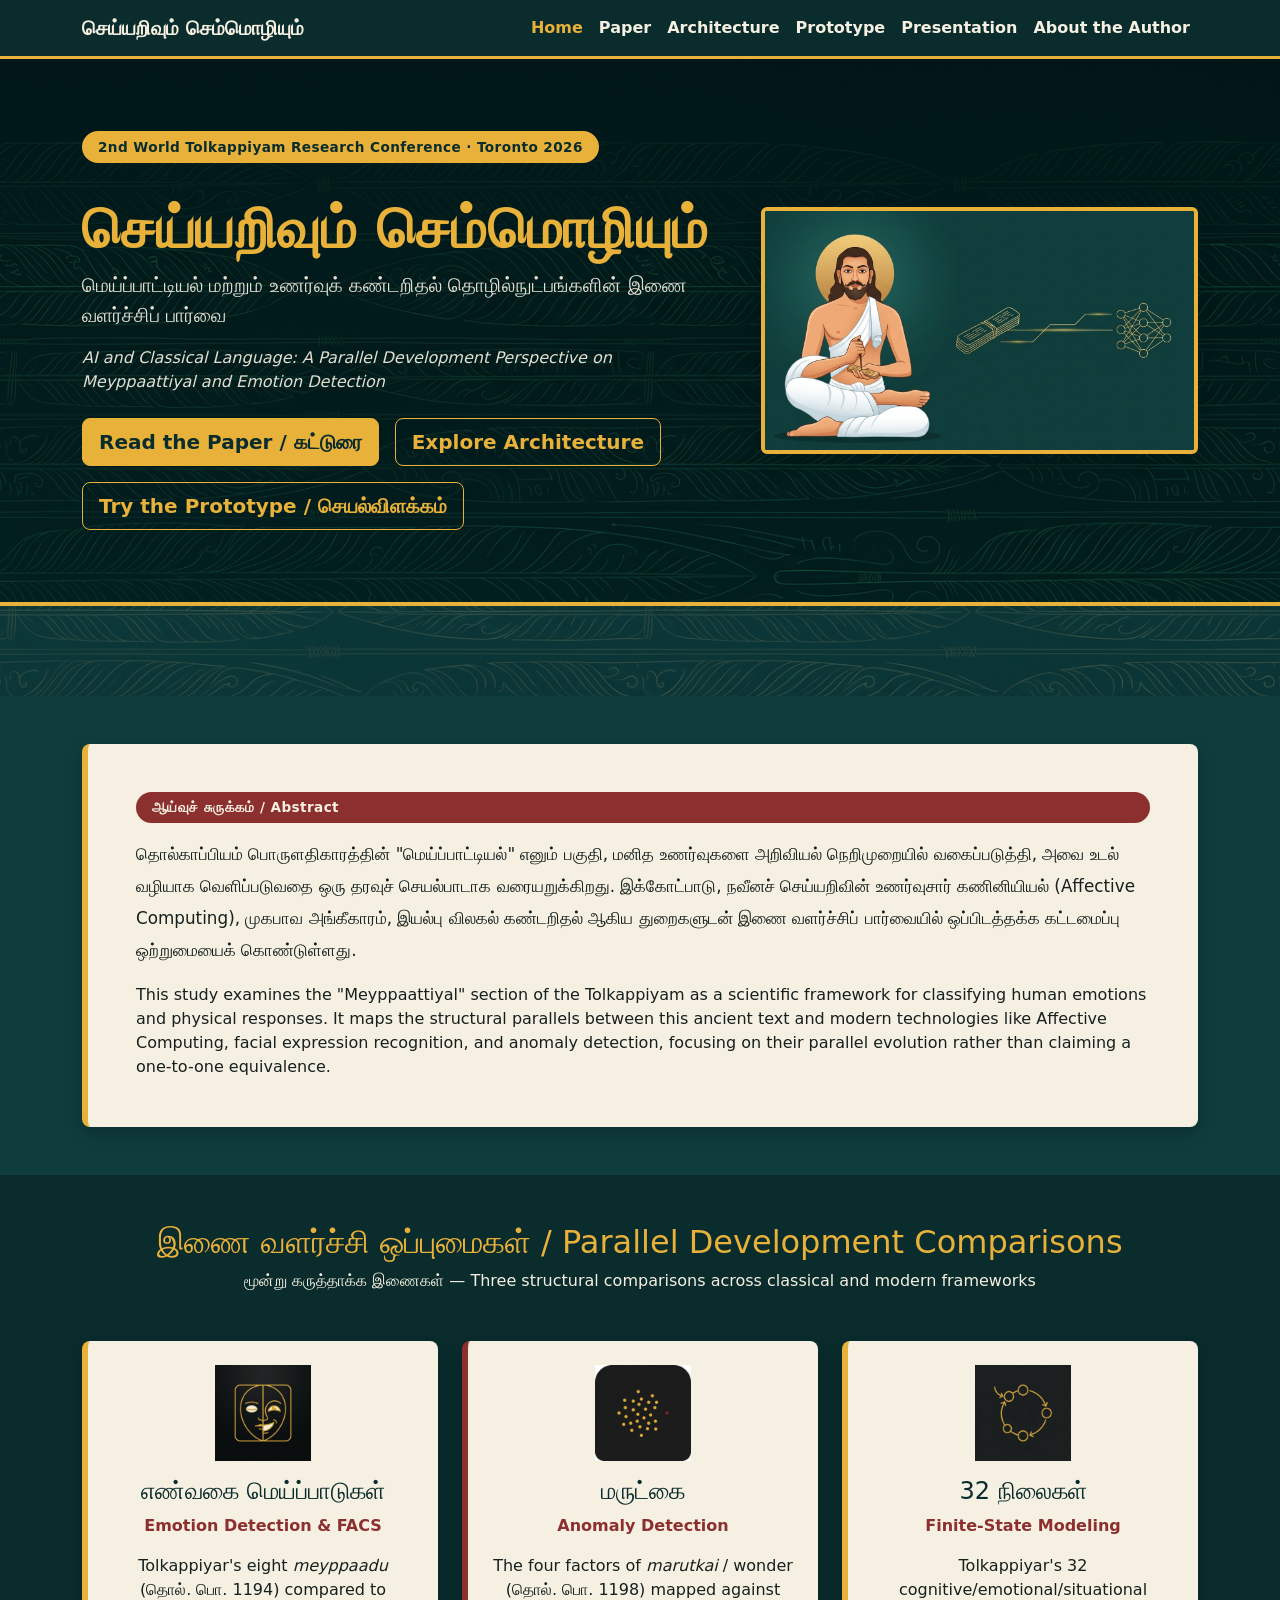
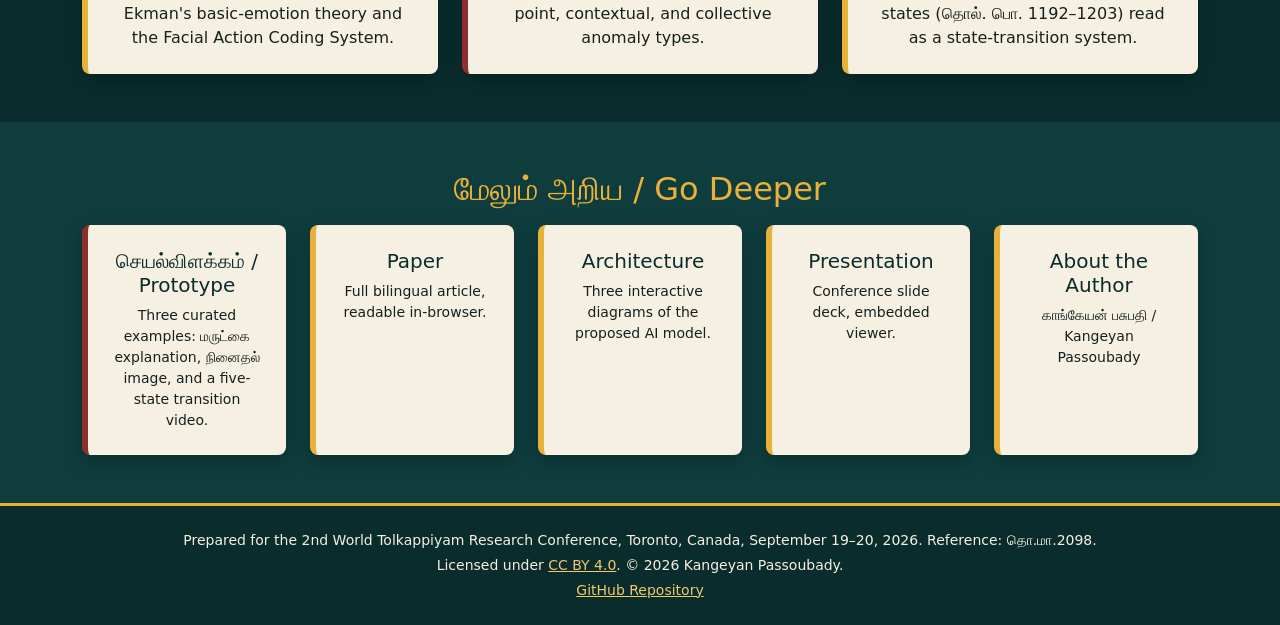
==== docs/index.html @ 5ca55577 "updated seo changes" ====
<!DOCTYPE html>
<html lang="ta">
<head>
<meta charset="UTF-8">
<meta name="viewport" content="width=device-width, initial-scale=1.0">
<title>செய்யறிவும் செம்மொழியும் | Tolkappiyam Meyppaattiyal &amp; AI</title>
<meta name="description" content="தொல்காப்பிய மெய்ப்பாட்டியலையும் நவீன உணர்வுக் கண்டறிதல் தொழில்நுட்பங்களையும் இணை வளர்ச்சி நெறிமுறையில் ஆராயும் ஆய்வுக் கட்டுரையின் இணையதளம்.">
<link rel="canonical" href="https://kpassoubady.github.io/tholkappium-meyppaattiyal/">

<!-- Open Graph / Facebook -->
<meta property="og:type" content="website">
<meta property="og:url" content="https://kpassoubady.github.io/tholkappium-meyppaattiyal/">
<meta property="og:title" content="செய்யறிவும் செம்மொழியும் — Tolkappiyam Meyppaattiyal &amp; AI">
<meta property="og:description" content="A Tamil research paper comparing the Tolkappiyam's Meyppaattiyal with modern emotion-detection AI through parallel development.">
<meta property="og:image" content="https://kpassoubady.github.io/tholkappium-meyppaattiyal/assets/img/hero-og.jpg">
<meta property="og:site_name" content="Tolkappiyam Meyppaattiyal &amp; AI">
<meta property="og:locale" content="ta_IN">

<!-- Twitter -->
<meta name="twitter:card" content="summary_large_image">
<meta name="twitter:url" content="https://kpassoubady.github.io/tholkappium-meyppaattiyal/">
<meta name="twitter:title" content="செய்யறிவும் செம்மொழியும் — Tolkappiyam Meyppaattiyal &amp; AI">
<meta name="twitter:description" content="A Tamil research paper comparing the Tolkappiyam's Meyppaattiyal with modern emotion-detection AI through parallel development.">
<meta name="twitter:image" content="https://kpassoubady.github.io/tholkappium-meyppaattiyal/assets/img/hero-og.jpg">

<!-- Structured Data -->
<script type="application/ld+json">
{
  "@context": "https://schema.org",
  "@graph": [
    {
      "@type": "WebSite",
      "url": "https://kpassoubady.github.io/tholkappium-meyppaattiyal/",
      "name": "Tolkappiyam Meyppaattiyal & AI",
      "description": "A Tamil research paper comparing the Tolkappiyam's Meyppaattiyal with modern emotion-detection AI.",
      "inLanguage": ["ta", "en"],
      "author": {
        "@id": "https://kpassoubady.github.io/tholkappium-meyppaattiyal/#person"
      }
    },
    {
      "@type": "Person",
      "@id": "https://kpassoubady.github.io/tholkappium-meyppaattiyal/#person",
      "name": "Kangeyan Passoubady",
      "url": "https://kpassoubady.github.io/tholkappium-meyppaattiyal/about.html"
    },
    {
      "@type": "ScholarlyArticle",
      "headline": "செய்யறிவும் செம்மொழியும் — Tolkappiyam Meyppaattiyal & AI",
      "author": {
        "@id": "https://kpassoubady.github.io/tholkappium-meyppaattiyal/#person"
      },
      "datePublished": "2026-09-19",
      "description": "This study examines the Meyppaattiyal section of the Tolkappiyam as a scientific framework for classifying human emotions and physical responses, comparing it with modern Affective Computing.",
      "url": "https://kpassoubady.github.io/tholkappium-meyppaattiyal/paper.html",
      "license": "https://creativecommons.org/licenses/by/4.0/",
      "publisher": {
        "@type": "Organization",
        "name": "2nd World Tolkappiyam Research Conference, Toronto 2026"
      }
    }
  ]
}
</script>

<link rel="icon" type="image/png" href="assets/img/favicon.png">
<link href="https://cdn.jsdelivr.net/npm/bootstrap@5.3.3/dist/css/bootstrap.min.css" rel="stylesheet">
<link href="assets/css/theme.css" rel="stylesheet">
</head>
<body>

<nav class="navbar navbar-expand-lg navbar-dark site-nav sticky-top">
  <div class="container">
    <a class="navbar-brand" href="index.html">செய்யறிவும் செம்மொழியும்</a>
    <button class="navbar-toggler" type="button" data-bs-toggle="collapse" data-bs-target="#navMain" aria-controls="navMain" aria-expanded="false" aria-label="Toggle navigation" style="border-color:var(--gold)">
      <span class="navbar-toggler-icon"></span>
    </button>
    <div class="collapse navbar-collapse" id="navMain">
      <ul class="navbar-nav ms-auto">
        <li class="nav-item"><a class="nav-link active" href="index.html">Home</a></li>
        <li class="nav-item"><a class="nav-link" href="paper.html">Paper</a></li>
        <li class="nav-item"><a class="nav-link" href="architecture.html">Architecture</a></li>
        <li class="nav-item"><a class="nav-link" href="prototype.html">Prototype</a></li>
        <li class="nav-item"><a class="nav-link" href="presentation.html">Presentation</a></li>
        <li class="nav-item"><a class="nav-link" href="about.html">About the Author</a></li>
      </ul>
    </div>
  </div>
</nav>

<header class="hero py-5">
  <div class="container py-4">
    <div class="row align-items-center g-5">
      <div class="col-lg-7">
        <span class="pill-badge mb-3">2nd World Tolkappiyam Research Conference · Toronto 2026</span>
        <h1 class="display-4 mt-3">செய்யறிவும் செம்மொழியும்</h1>
        <p class="subtitle fs-5">மெய்ப்பாட்டியல் மற்றும் உணர்வுக் கண்டறிதல் தொழில்நுட்பங்களின் இணை வளர்ச்சிப் பார்வை</p>
        <p class="subtitle fs-6 fst-italic">AI and Classical Language: A Parallel Development Perspective on Meyppaattiyal and Emotion Detection</p>
        <div class="mt-4 d-flex gap-3 flex-wrap">
          <a href="paper.html" class="btn btn-gold btn-lg">Read the Paper / கட்டுரை</a>
          <a href="architecture.html" class="btn btn-outline-gold btn-lg">Explore Architecture</a>
          <a href="prototype.html" class="btn btn-outline-gold btn-lg">Try the Prototype / செயல்விளக்கம்</a>
        </div>
      </div>
      <div class="col-lg-5 text-center">
        <img src="assets/img/hero-tholkappier.jpg" class="img-fluid rounded shadow" alt="Tamil grammarian sage illustration bridging classical manuscript and modern AI" style="border:4px solid var(--gold);">
      </div>
    </div>
  </div>
</header>

<div class="section-divider"></div>

<section class="py-5" style="background-color:var(--pine);">
  <div class="container">
    <div class="card card-accent p-4 p-lg-5">
      <span class="pill-badge maroon mb-3">ஆய்வுச் சுருக்கம் / Abstract</span>
      <p class="tamil-block">தொல்காப்பியம் பொருளதிகாரத்தின் "மெய்ப்பாட்டியல்" எனும் பகுதி, மனித உணர்வுகளை அறிவியல் நெறிமுறையில் வகைப்படுத்தி, அவை உடல் வழியாக வெளிப்படுவதை ஒரு தரவுச் செயல்பாடாக வரையறுக்கிறது. இக்கோட்பாடு, நவீனச் செய்யறிவின் உணர்வுசார் கணினியியல் (Affective Computing), முகபாவ அங்கீகாரம், இயல்பு விலகல் கண்டறிதல் ஆகிய துறைகளுடன் இணை வளர்ச்சிப் பார்வையில் ஒப்பிடத்தக்க கட்டமைப்பு ஒற்றுமையைக் கொண்டுள்ளது.</p>
      <p class="mb-0">This study examines the "Meyppaattiyal" section of the Tolkappiyam as a scientific framework for classifying human emotions and physical responses. It maps the structural parallels between this ancient text and modern technologies like Affective Computing, facial expression recognition, and anomaly detection, focusing on their parallel evolution rather than claiming a one-to-one equivalence.</p>
    </div>
  </div>
</section>

<section class="py-5 section-dark">
  <div class="container">
    <h2 class="text-center mb-2" style="color:var(--gold)">இணை வளர்ச்சி ஒப்புமைகள் / Parallel Development Comparisons</h2>
    <p class="text-center subtitle mb-5">மூன்று கருத்தாக்க இணைகள் — Three structural comparisons across classical and modern frameworks</p>
    <div class="row g-4">

      <div class="col-md-4">
        <div class="card card-accent h-100 p-4 text-center">
          <img src="assets/img/icon-emotions.png" alt="Emotion detection icon" class="mx-auto mb-3" style="width:96px;height:96px;">
          <h4>எண்வகை மெய்ப்பாடுகள்</h4>
          <p class="fw-semibold" style="color:var(--maroon);">Emotion Detection &amp; FACS</p>
          <p class="mb-0">Tolkappiyar's eight <em>meyppaadu</em> (தொல். பொ. 1194) compared to Ekman's basic-emotion theory and the Facial Action Coding System.</p>
        </div>
      </div>

      <div class="col-md-4">
        <div class="card card-accent maroon-accent h-100 p-4 text-center">
          <img src="assets/img/icon-anomaly.png" alt="Anomaly detection icon" class="mx-auto mb-3" style="width:96px;height:96px;">
          <h4>மருட்கை</h4>
          <p class="fw-semibold" style="color:var(--maroon);">Anomaly Detection</p>
          <p class="mb-0">The four factors of <em>marutkai</em> / wonder (தொல். பொ. 1198) mapped against point, contextual, and collective anomaly types.</p>
        </div>
      </div>

      <div class="col-md-4">
        <div class="card card-accent h-100 p-4 text-center">
          <img src="assets/img/icon-fsm.png" alt="Finite state machine icon" class="mx-auto mb-3" style="width:96px;height:96px;">
          <h4>32 நிலைகள்</h4>
          <p class="fw-semibold" style="color:var(--maroon);">Finite-State Modeling</p>
          <p class="mb-0">Tolkappiyar's 32 cognitive/emotional/situational states (தொல். பொ. 1192–1203) read as a state-transition system.</p>
        </div>
      </div>

    </div>
  </div>
</section>

<section class="py-5" style="background-color:var(--pine);">
  <div class="container text-center">
    <h2 class="mb-3" style="color:var(--gold);">மேலும் அறிய / Go Deeper</h2>
    <div class="row g-4 justify-content-center">
      <div class="col-md-6 col-lg">
        <a href="prototype.html" class="text-decoration-none">
          <div class="card card-accent maroon-accent h-100 p-4">
            <h5>செயல்விளக்கம் / Prototype</h5>
            <p class="mb-0 small">Three curated examples: மருட்கை explanation, நினைதல் image, and a five-state transition video.</p>
          </div>
        </a>
      </div>
      <div class="col-md-6 col-lg">
        <a href="paper.html" class="text-decoration-none">
          <div class="card card-accent h-100 p-4">
            <h5>Paper</h5>
            <p class="mb-0 small">Full bilingual article, readable in-browser.</p>
          </div>
        </a>
      </div>
      <div class="col-md-6 col-lg">
        <a href="architecture.html" class="text-decoration-none">
          <div class="card card-accent h-100 p-4">
            <h5>Architecture</h5>
            <p class="mb-0 small">Three interactive diagrams of the proposed AI model.</p>
          </div>
        </a>
      </div>
      <div class="col-md-6 col-lg">
        <a href="presentation.html" class="text-decoration-none">
          <div class="card card-accent h-100 p-4">
            <h5>Presentation</h5>
            <p class="mb-0 small">Conference slide deck, embedded viewer.</p>
          </div>
        </a>
      </div>
      <div class="col-md-6 col-lg">
        <a href="about.html" class="text-decoration-none">
          <div class="card card-accent h-100 p-4">
            <h5>About the Author</h5>
            <p class="mb-0 small">காங்கேயன் பசுபதி / Kangeyan Passoubady</p>
          </div>
        </a>
      </div>
    </div>
  </div>
</section>

<footer class="site-footer py-4">
  <div class="container text-center small">
    <p class="mb-1">Prepared for the 2nd World Tolkappiyam Research Conference, Toronto, Canada, September 19–20, 2026. Reference: தொ.மா.2098.</p>
    <p class="mb-1">Licensed under <a href="https://creativecommons.org/licenses/by/4.0/" target="_blank" rel="noopener">CC BY 4.0</a>. © 2026 Kangeyan Passoubady.</p>
    <p class="mb-0"><a href="https://github.com/kpassoubady/tholkappium-meyppaattiyal" target="_blank" rel="noopener">GitHub Repository</a></p>
  </div>
</footer>

<script src="https://cdn.jsdelivr.net/npm/bootstrap@5.3.3/dist/js/bootstrap.bundle.min.js"></script>
</body>
</html>
---- docs/assets/css/theme.css ----
:root {
  --pine: #0f3d3e;
  --pine-deep: #0a2c2d;
  --cream: #f5f0e1;
  --gold: #e8b13a;
  --gold-soft: #f0c96a;
  --maroon: #8c2f2f;
  --ink: #16201f;
}

body {
  background-color: var(--pine);
  color: var(--cream);
  font-family: "Noto Sans Tamil", "Segoe UI", system-ui, sans-serif;
}

a {
  color: var(--gold-soft);
}
a:hover {
  color: var(--gold);
}

.site-nav {
  background-color: var(--pine-deep);
  border-bottom: 3px solid var(--gold);
}
.site-nav .navbar-brand,
.site-nav .nav-link {
  color: var(--cream) !important;
  font-weight: 600;
}
.site-nav .nav-link.active,
.site-nav .nav-link:hover {
  color: var(--gold) !important;
}

.hero {
  background: linear-gradient(180deg, var(--pine-deep) 0%, var(--pine) 100%);
  background-image: url("../img/texture-olai.png"), linear-gradient(180deg, var(--pine-deep) 0%, var(--pine) 100%);
  background-repeat: no-repeat;
  background-size: cover;
  background-blend-mode: soft-light;
  border-bottom: 4px solid var(--gold);
}

.hero h1 {
  color: var(--gold);
  font-weight: 800;
  letter-spacing: 0.01em;
}
.hero .subtitle {
  color: var(--cream);
  opacity: 0.92;
}

.pill-badge {
  display: inline-block;
  padding: 0.35rem 1rem;
  border-radius: 999px;
  background-color: var(--gold);
  color: var(--pine-deep);
  font-weight: 700;
  font-size: 0.85rem;
  letter-spacing: 0.03em;
}
.pill-badge.maroon {
  background-color: var(--maroon);
  color: var(--cream);
}

.card-accent {
  background-color: var(--cream);
  color: var(--ink);
  border: none;
  border-left: 6px solid var(--gold);
  border-radius: 0.5rem;
  box-shadow: 0 6px 18px rgba(0, 0, 0, 0.25);
}
.card-accent.maroon-accent {
  border-left-color: var(--maroon);
}
.card-accent h3,
.card-accent h4,
.card-accent h5 {
  color: var(--pine-deep);
}

.section-divider {
  height: 90px;
  background-image: url("../img/texture-olai.png");
  background-size: cover;
  background-position: center;
  opacity: 0.35;
}

.section-dark {
  background-color: var(--pine-deep);
}

.btn-gold {
  background-color: var(--gold);
  border-color: var(--gold);
  color: var(--pine-deep);
  font-weight: 700;
}
.btn-gold:hover {
  background-color: var(--gold-soft);
  border-color: var(--gold-soft);
  color: var(--pine-deep);
}
.btn-outline-gold {
  border-color: var(--gold);
  color: var(--gold);
  font-weight: 700;
}
.btn-outline-gold:hover {
  background-color: var(--gold);
  color: var(--pine-deep);
}

.diagram-card iframe {
  width: 100%;
  height: 480px;
  border: none;
  border-radius: 0.4rem;
  background-color: #0b1f1f;
}
.diagram-thumb {
  width: 100%;
  border-radius: 0.4rem;
  border: 1px solid rgba(232, 177, 58, 0.35);
}

.site-footer {
  background-color: var(--pine-deep);
  border-top: 3px solid var(--gold);
  color: var(--cream);
}
.site-footer a {
  color: var(--gold-soft);
}

.tamil-block {
  font-size: 1.05rem;
  line-height: 1.9;
}

.card-accent .table {
  color: var(--ink);
  --bs-table-bg: transparent;
  --bs-table-striped-bg: rgba(15, 61, 62, 0.05);
  --bs-table-hover-bg: rgba(232, 177, 58, 0.12);
}
.card-accent .table td,
.card-accent .table th {
  border-color: rgba(15, 61, 62, 0.2);
}

article.paper h1,
article.paper h2,
article.paper h3,
article.paper h4 {
  color: var(--pine-deep);
}
article.paper table {
  width: 100%;
}
article.paper table th {
  background-color: var(--pine-deep);
  color: var(--cream);
}
article.paper table td,
article.paper table th {
  padding: 0.5rem 0.75rem;
  border: 1px solid rgba(15, 61, 62, 0.2);
}
article.paper blockquote {
  border-left: 4px solid var(--maroon);
  padding-left: 1rem;
  color: #3a3a3a;
  font-style: italic;
}
article.paper img {
  max-width: 100%;
}

.pdf-embed {
  width: 100%;
  height: 85vh;
  border: 2px solid var(--gold);
  border-radius: 0.4rem;
}

.author-photo {
  width: 100%;
  max-width: 260px;
  border-radius: 50%;
  border: 4px solid var(--gold);
  box-shadow: 0 6px 18px rgba(0, 0, 0, 0.35);
}

.quote-block {
  border-left: 4px solid var(--gold);
  padding-left: 1.25rem;
  font-style: italic;
  color: var(--cream);
}

:focus-visible {
  outline: 3px solid var(--gold);
  outline-offset: 3px;
  border-radius: 0.25rem;
}

.prototype-disclosure-banner {
  background-color: var(--pine-deep);
  padding: 1.5rem 0;
  border-bottom: 1px solid rgba(232, 177, 58, 0.25);
}
.disclosure-card {
  background-color: var(--cream);
  color: var(--ink);
  border-left: 6px solid var(--maroon);
  border-radius: 0.5rem;
  padding: 1.25rem 1.5rem;
  box-shadow: 0 6px 18px rgba(0, 0, 0, 0.25);
}
.disclosure-title {
  color: var(--maroon);
  font-weight: 700;
  margin-bottom: 0.5rem;
}
.disclosure-tamil,
.disclosure-english {
  margin-bottom: 0.5rem;
}
.disclosure-english {
  font-style: italic;
  color: #3a3a3a;
}

.prototype-shell {
  display: grid;
  grid-template-columns: 65fr 35fr;
  gap: 1.5rem;
  align-items: start;
}
.prototype-column {
  min-width: 0;
}
@media (max-width: 991.98px) {
  .prototype-shell {
    grid-template-columns: 1fr;
  }
}

.btn-prompt {
  background-color: var(--cream);
  color: var(--pine-deep);
  border: 2px solid var(--gold);
  font-weight: 700;
  text-align: left;
  padding: 0.85rem 1.1rem;
  border-radius: 0.4rem;
  transition: background-color 0.15s ease, color 0.15s ease, border-color 0.15s ease;
  scroll-margin-top: 5rem;
}
.scenario-prompt {
  scroll-margin-top: 5rem;
}
#workflow-status {
  scroll-margin-top: 5rem;
}
.btn-prompt:hover {
  background-color: var(--gold);
  color: var(--pine-deep);
  border-color: var(--gold);
}
.btn-prompt:focus-visible {
  outline: 3px solid var(--maroon);
  outline-offset: 3px;
}

.conversation {
  display: flex;
  flex-direction: column;
  gap: 0.75rem;
  margin-top: 0.5rem;
}
.bubble {
  border-radius: 0.6rem;
  padding: 0.75rem 1rem;
  max-width: 100%;
}
.bubble-label {
  display: block;
  font-size: 0.75rem;
  font-weight: 700;
  letter-spacing: 0.04em;
  text-transform: uppercase;
  margin-bottom: 0.25rem;
}
.bubble-user {
  background-color: var(--maroon);
  color: var(--cream);
  border-bottom-right-radius: 0.2rem;
  align-self: flex-end;
}
.bubble-user .bubble-label {
  color: var(--gold-soft);
}
.bubble-assistant {
  background-color: var(--cream);
  color: var(--ink);
  border: 2px solid var(--gold);
  border-bottom-left-radius: 0.2rem;
  align-self: flex-start;
}
.bubble-assistant .bubble-label {
  color: var(--maroon);
}
.disclosure-inline {
  font-size: 0.8rem;
  font-style: italic;
  margin-top: 0.5rem;
  margin-bottom: 0;
  color: #555;
}

.workflow-stage {
  display: none;
}
.workflow-stage.is-visible {
  display: block;
}

.tps-list {
  list-style: none;
  padding: 0;
  margin: 0;
  display: flex;
  flex-direction: column;
  gap: 0.4rem;
}
.tps-row {
  display: flex;
  gap: 0.75rem;
  align-items: baseline;
  padding: 0.4rem 0.6rem;
  background-color: rgba(15, 61, 62, 0.05);
  border-left: 3px solid var(--gold);
  border-radius: 0.25rem;
}
.tps-layer {
  flex: 0 0 9rem;
  font-weight: 700;
  color: var(--pine-deep);
  font-size: 0.85rem;
}
.tps-value {
  flex: 1 1 auto;
  color: var(--ink);
  word-break: break-word;
}

.evidence-list {
  display: flex;
  flex-direction: column;
  gap: 0.75rem;
}
.evidence-card {
  border: 1px solid rgba(15, 61, 62, 0.2);
  border-left: 4px solid var(--maroon);
  border-radius: 0.4rem;
  padding: 0.6rem 0.8rem;
  background-color: rgba(232, 177, 58, 0.06);
}
.evidence-badge {
  display: inline-block;
  font-size: 0.7rem;
  font-weight: 700;
  letter-spacing: 0.03em;
  background-color: var(--pine-deep);
  color: var(--cream);
  padding: 0.15rem 0.5rem;
  border-radius: 999px;
  margin-bottom: 0.35rem;
}
.evidence-label {
  font-size: 1rem;
  font-weight: 700;
  color: var(--pine-deep);
  margin-bottom: 0.2rem;
}
.evidence-detail {
  font-size: 0.9rem;
  color: var(--ink);
  margin: 0;
}

.source-list {
  padding-left: 1.25rem;
  margin: 0;
  display: flex;
  flex-direction: column;
  gap: 0.4rem;
}
.source-row {
  display: flex;
  flex-wrap: wrap;
  gap: 0.5rem;
  align-items: baseline;
}
.source-label {
  font-weight: 700;
  color: var(--pine-deep);
}

.interp-list {
  list-style: none;
  padding: 0;
  margin: 0;
  display: flex;
  flex-direction: column;
  gap: 0.4rem;
}
.interp-row {
  display: flex;
  flex-wrap: wrap;
  gap: 0.5rem;
  align-items: baseline;
  padding: 0.4rem 0.6rem;
  background-color: rgba(15, 61, 62, 0.05);
  border-radius: 0.25rem;
}
.interp-label {
  flex: 0 0 14rem;
  font-weight: 700;
  color: var(--pine-deep);
  font-size: 0.9rem;
}
.interp-value {
  flex: 1 1 auto;
  color: var(--ink);
}

.fsm-region {
  margin-top: 0.25rem;
}
.fsm-trigger {
  display: flex;
  flex-wrap: wrap;
  gap: 0.5rem;
  align-items: baseline;
  background-color: rgba(140, 47, 47, 0.1);
  border-left: 4px solid var(--maroon);
  padding: 0.5rem 0.75rem;
  border-radius: 0.25rem;
  margin-bottom: 0.75rem;
}
.fsm-trigger-label {
  font-weight: 700;
  color: var(--maroon);
}
.fsm-trigger-value {
  color: var(--ink);
}
.fsm-path {
  display: flex;
  flex-wrap: wrap;
  gap: 0.5rem;
  align-items: stretch;
  list-style: none;
  padding: 0;
  margin: 0;
}
.fsm-node {
  display: inline-flex;
  flex-direction: column;
  align-items: flex-start;
  gap: 0.2rem;
  padding: 0.5rem 0.75rem;
  border-radius: 0.4rem;
  border: 2px solid rgba(15, 61, 62, 0.3);
  background-color: rgba(15, 61, 62, 0.05);
  color: var(--ink);
  min-width: 7rem;
}
.fsm-node-label {
  font-weight: 700;
  color: var(--pine-deep);
}
.fsm-node-state {
  font-size: 0.75rem;
  font-weight: 600;
  color: #555;
}
.fsm-node.is-complete {
  border-color: var(--gold);
  background-color: rgba(232, 177, 58, 0.18);
}
.fsm-node.is-active {
  border-color: var(--gold);
  background-color: var(--gold);
  box-shadow: 0 0 0 3px rgba(232, 177, 58, 0.4);
}
.fsm-node.is-active .fsm-node-state {
  color: var(--pine-deep);
}

.media-region {
  min-height: 0;
}
.media-figure {
  margin: 0;
}
.media-16x9 {
  width: 100%;
  aspect-ratio: 16 / 9;
  object-fit: cover;
  border: 2px solid var(--gold);
  border-radius: 0.4rem;
  background-color: #0b1f1f;
}
video.media-16x9 {
  object-fit: contain;
}
.media-caption {
  margin-top: 0.5rem;
  font-size: 0.85rem;
  font-style: italic;
  color: #555;
}
.video-fallback a {
  color: var(--maroon);
  font-weight: 700;
}
.media-transcript {
  margin-top: 0.75rem;
  background-color: rgba(15, 61, 62, 0.05);
  border-left: 4px solid var(--gold);
  padding: 0.5rem 0.75rem;
  border-radius: 0.25rem;
}
.media-transcript summary {
  font-weight: 700;
  color: var(--pine-deep);
  cursor: pointer;
}
.media-transcript p {
  margin: 0.5rem 0 0;
  color: var(--ink);
}

.boundary-tamil,
.boundary-english {
  color: var(--ink);
}
.boundary-english {
  font-style: italic;
}

.what-happened-steps {
  max-width: 720px;
  margin: 0 auto;
  color: var(--cream);
  line-height: 1.8;
}
.what-happened-steps li {
  margin-bottom: 0.6rem;
}
.what-happened-steps a {
  color: var(--gold-soft);
}

@media (prefers-reduced-motion: reduce) {
  .workflow-stage,
  .workflow-stage.is-visible {
    transition: none !important;
    animation: none !important;
  }
  .btn-prompt,
  .fsm-node {
    transition: none !important;
  }
}

.video-collection { display: grid; gap: 1.25rem; }
.video-card { padding: 1rem; border: 1px solid rgba(15, 61, 62, 0.2); border-radius: 0.5rem; background: rgba(15, 61, 62, 0.04); }
.video-title { color: var(--pine-deep); font-size: 1.05rem; font-weight: 700; margin-bottom: 0.75rem; }
.media-boundary { margin-top: 0.9rem; padding: 0.85rem 1rem; border-left: 5px solid var(--maroon); border-radius: 0.35rem; background: rgba(140, 47, 47, 0.08); color: var(--ink); }
.media-boundary h5 { color: var(--maroon); font-weight: 700; margin-bottom: 0.5rem; }
.media-boundary p { margin-bottom: 0.5rem; }
.media-boundary p:last-child { margin-bottom: 0; font-style: italic; }
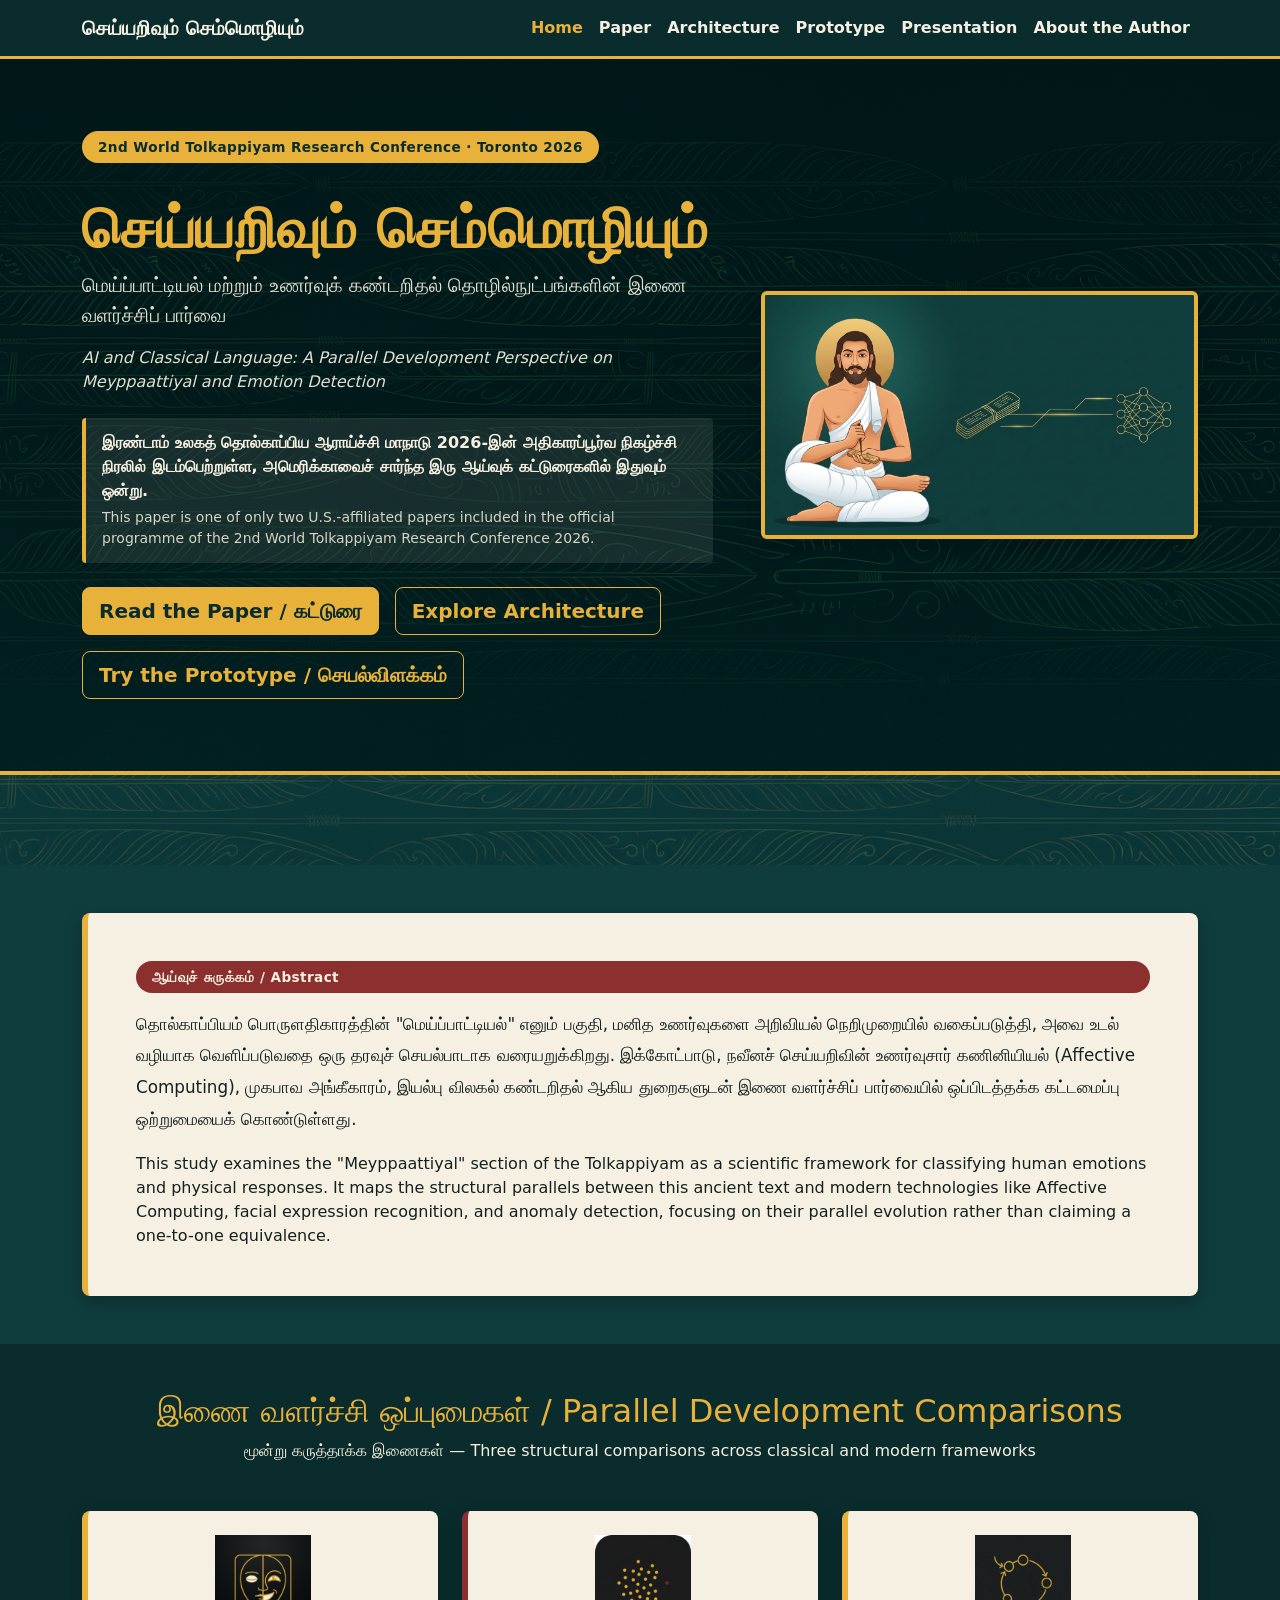
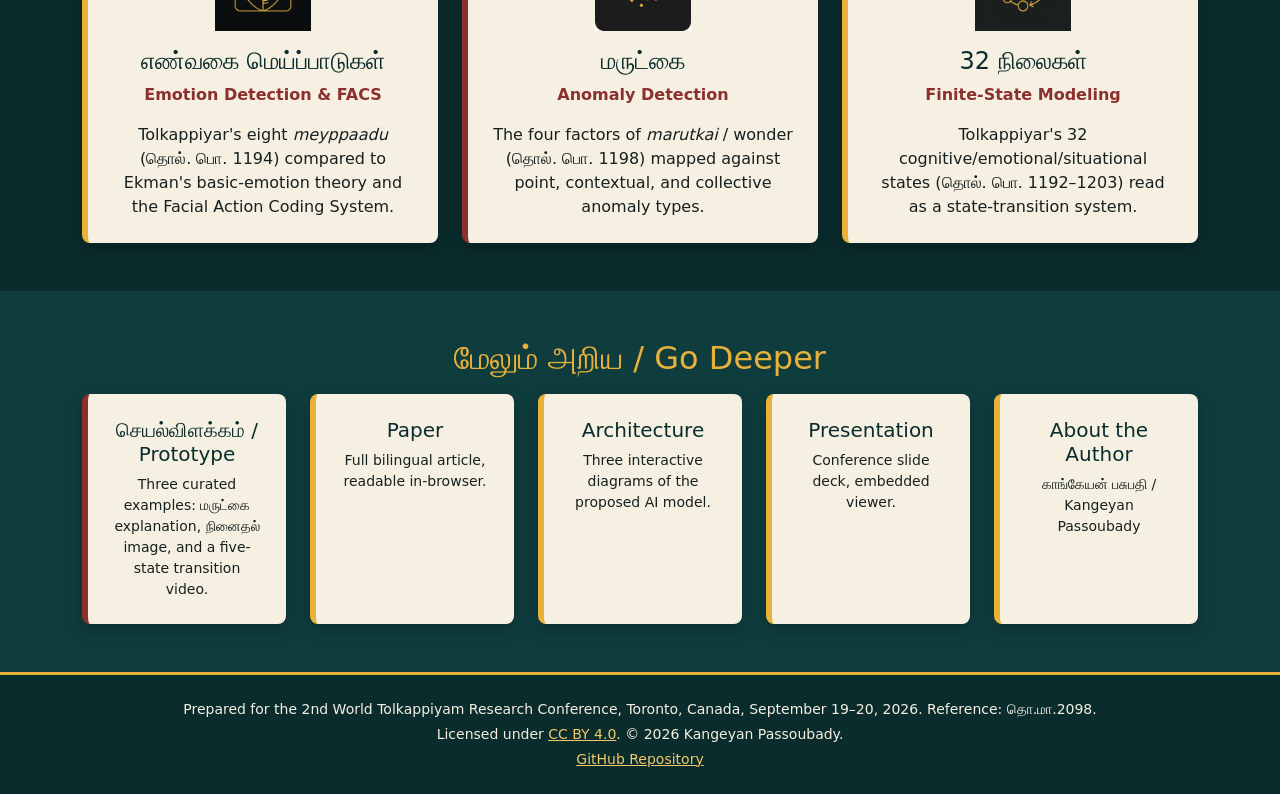
==== commit bcdda7aa: "updated index info" ====
--- a/docs/index.html
+++ b/docs/index.html
@@ -13,6 +13,9 @@
 <meta property="og:title" content="செய்யறிவும் செம்மொழியும் — Tolkappiyam Meyppaattiyal &amp; AI">
 <meta property="og:description" content="A Tamil research paper comparing the Tolkappiyam's Meyppaattiyal with modern emotion-detection AI through parallel development.">
 <meta property="og:image" content="https://kpassoubady.github.io/tholkappium-meyppaattiyal/assets/img/hero-og.jpg">
+<meta property="og:image:width" content="1376">
+<meta property="og:image:height" content="768">
+<meta property="og:image:alt" content="Tolkappiyam Meyppaattiyal and artificial intelligence">
 <meta property="og:site_name" content="Tolkappiyam Meyppaattiyal &amp; AI">
 <meta property="og:locale" content="ta_IN">
 
@@ -22,6 +25,7 @@
 <meta name="twitter:title" content="செய்யறிவும் செம்மொழியும் — Tolkappiyam Meyppaattiyal &amp; AI">
 <meta name="twitter:description" content="A Tamil research paper comparing the Tolkappiyam's Meyppaattiyal with modern emotion-detection AI through parallel development.">
 <meta name="twitter:image" content="https://kpassoubady.github.io/tholkappium-meyppaattiyal/assets/img/hero-og.jpg">
+<meta name="twitter:image:alt" content="Tolkappiyam Meyppaattiyal and artificial intelligence">
 
 <!-- Structured Data -->
 <script type="application/ld+json">
@@ -42,7 +46,11 @@
       "@type": "Person",
       "@id": "https://kpassoubady.github.io/tholkappium-meyppaattiyal/#person",
       "name": "Kangeyan Passoubady",
-      "url": "https://kpassoubady.github.io/tholkappium-meyppaattiyal/about.html"
+      "url": "https://kpassoubady.github.io/tholkappium-meyppaattiyal/about.html",
+      "sameAs": [
+        "https://github.com/kpassoubady",
+        "https://www.linkedin.com/in/kpassoubady/"
+      ]
     },
     {
       "@type": "ScholarlyArticle",
@@ -51,7 +59,14 @@
         "@id": "https://kpassoubady.github.io/tholkappium-meyppaattiyal/#person"
       },
       "datePublished": "2026-09-19",
+      "dateModified": "2026-09-23",
       "description": "This study examines the Meyppaattiyal section of the Tolkappiyam as a scientific framework for classifying human emotions and physical responses, comparing it with modern Affective Computing.",
+      "image": "https://kpassoubady.github.io/tholkappium-meyppaattiyal/assets/img/hero-og.jpg",
+      "inLanguage": ["ta", "en"],
+      "mainEntityOfPage": {
+        "@type": "WebPage",
+        "@id": "https://kpassoubady.github.io/tholkappium-meyppaattiyal/paper.html"
+      },
       "url": "https://kpassoubady.github.io/tholkappium-meyppaattiyal/paper.html",
       "license": "https://creativecommons.org/licenses/by/4.0/",
       "publisher": {
@@ -96,6 +111,10 @@
         <h1 class="display-4 mt-3">செய்யறிவும் செம்மொழியும்</h1>
         <p class="subtitle fs-5">மெய்ப்பாட்டியல் மற்றும் உணர்வுக் கண்டறிதல் தொழில்நுட்பங்களின் இணை வளர்ச்சிப் பார்வை</p>
         <p class="subtitle fs-6 fst-italic">AI and Classical Language: A Parallel Development Perspective on Meyppaattiyal and Emotion Detection</p>
+        <div class="conference-note mt-4" role="note" aria-label="Conference selection distinction">
+          <p class="mb-1 fw-semibold">இரண்டாம் உலகத் தொல்காப்பிய ஆராய்ச்சி மாநாடு 2026-இன் அதிகாரப்பூர்வ நிகழ்ச்சி நிரலில் இடம்பெற்றுள்ள, அமெரிக்காவைச் சார்ந்த இரு ஆய்வுக் கட்டுரைகளில் இதுவும் ஒன்று.</p>
+          <p class="mb-0 small">This paper is one of only two U.S.-affiliated papers included in the official programme of the 2nd World Tolkappiyam Research Conference 2026.</p>
+        </div>
         <div class="mt-4 d-flex gap-3 flex-wrap">
           <a href="paper.html" class="btn btn-gold btn-lg">Read the Paper / கட்டுரை</a>
           <a href="architecture.html" class="btn btn-outline-gold btn-lg">Explore Architecture</a>
--- a/docs/assets/css/theme.css
+++ b/docs/assets/css/theme.css
@@ -52,6 +52,18 @@
 .hero .subtitle {
   color: var(--cream);
   opacity: 0.92;
+}
+
+.conference-note {
+  max-width: 46rem;
+  padding: 0.85rem 1rem;
+  background-color: rgba(245, 240, 225, 0.09);
+  border-left: 4px solid var(--gold);
+  border-radius: 0.25rem;
+  color: var(--cream);
+}
+.conference-note p:last-child {
+  opacity: 0.86;
 }
 
 .pill-badge {
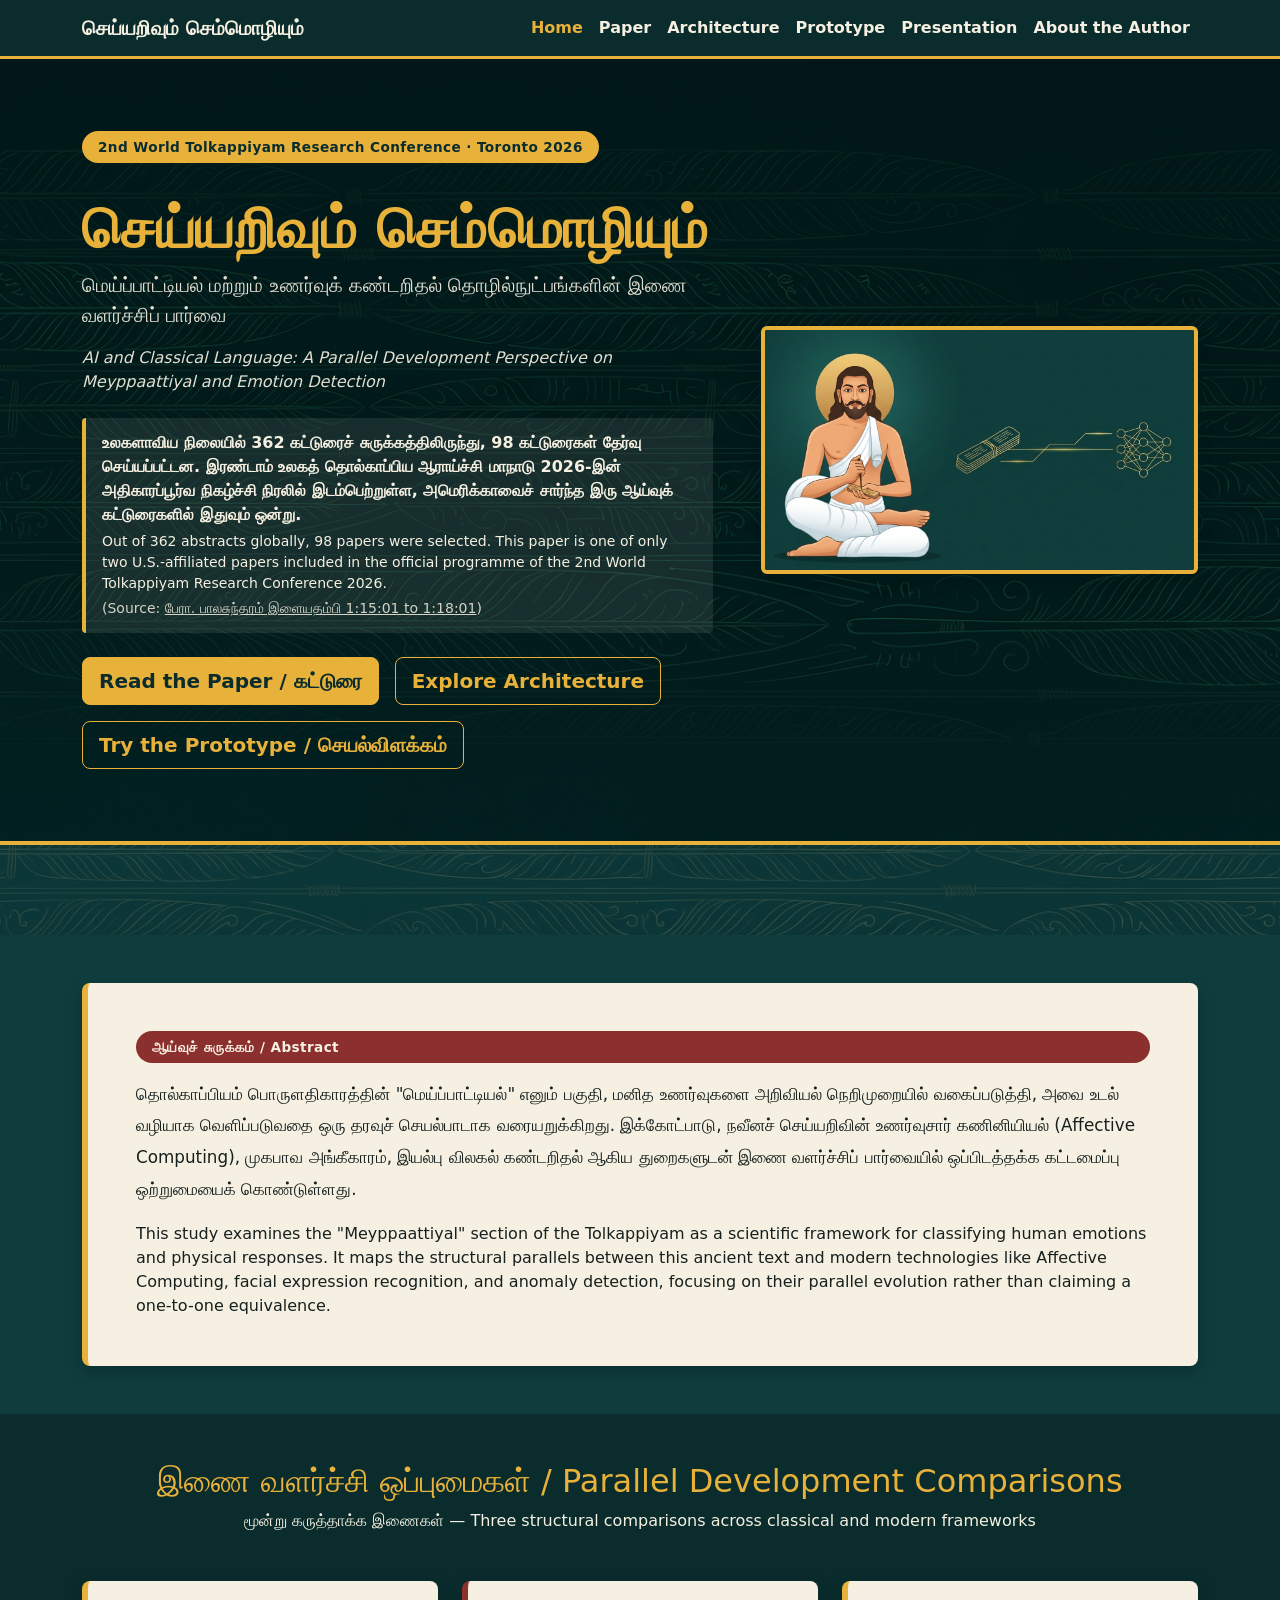
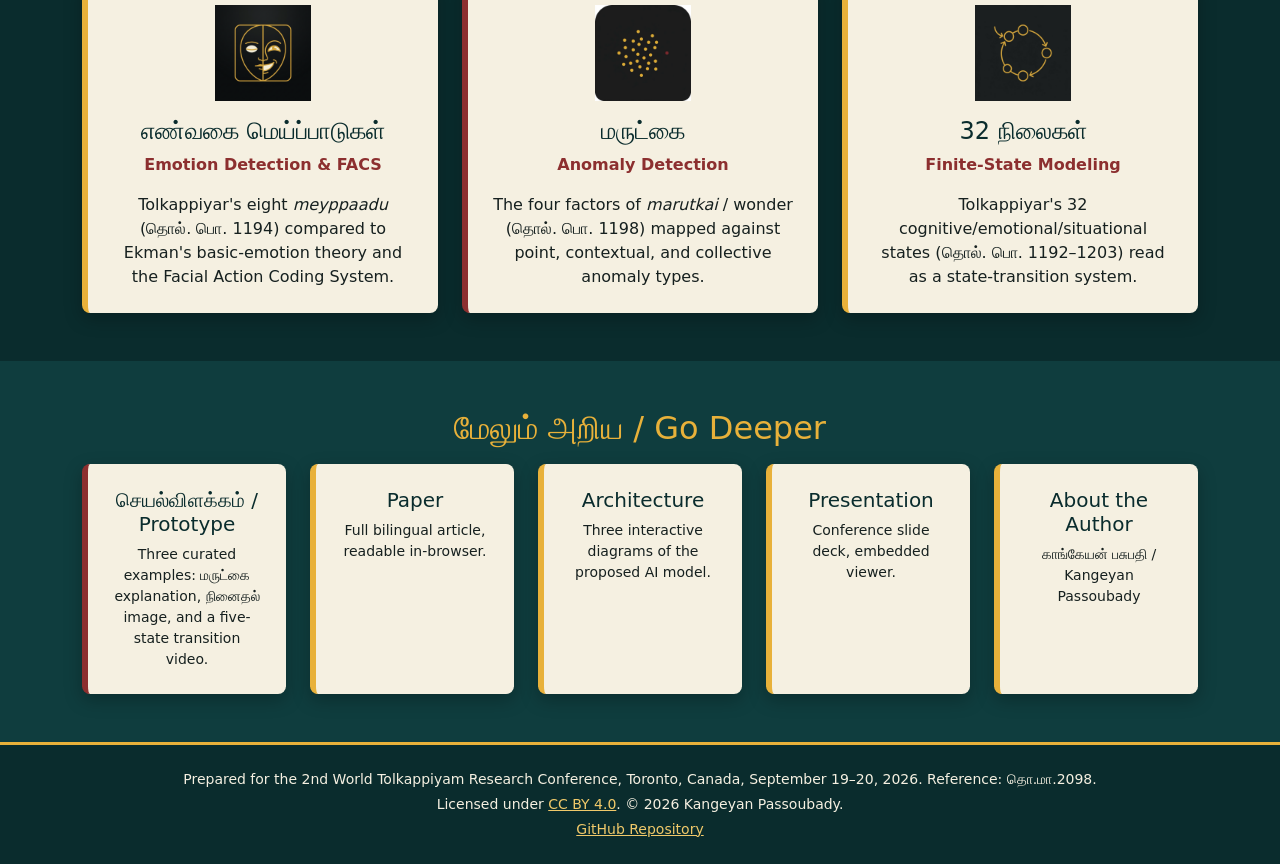
==== commit 8d8fdf83: "updated total number of papers" ====
--- a/docs/index.html
+++ b/docs/index.html
@@ -112,8 +112,9 @@
         <p class="subtitle fs-5">மெய்ப்பாட்டியல் மற்றும் உணர்வுக் கண்டறிதல் தொழில்நுட்பங்களின் இணை வளர்ச்சிப் பார்வை</p>
         <p class="subtitle fs-6 fst-italic">AI and Classical Language: A Parallel Development Perspective on Meyppaattiyal and Emotion Detection</p>
         <div class="conference-note mt-4" role="note" aria-label="Conference selection distinction">
-          <p class="mb-1 fw-semibold">இரண்டாம் உலகத் தொல்காப்பிய ஆராய்ச்சி மாநாடு 2026-இன் அதிகாரப்பூர்வ நிகழ்ச்சி நிரலில் இடம்பெற்றுள்ள, அமெரிக்காவைச் சார்ந்த இரு ஆய்வுக் கட்டுரைகளில் இதுவும் ஒன்று.</p>
-          <p class="mb-0 small">This paper is one of only two U.S.-affiliated papers included in the official programme of the 2nd World Tolkappiyam Research Conference 2026.</p>
+          <p class="mb-1 fw-semibold">உலகளாவிய நிலையில் 362 கட்டுரைச் சுருக்கத்திலிருந்து, 98 கட்டுரைகள் தேர்வு செய்யப்பட்டன. இரண்டாம் உலகத் தொல்காப்பிய ஆராய்ச்சி மாநாடு 2026-இன் அதிகாரப்பூர்வ நிகழ்ச்சி நிரலில் இடம்பெற்றுள்ள, அமெரிக்காவைச் சார்ந்த இரு ஆய்வுக் கட்டுரைகளில் இதுவும் ஒன்று.</p>
+          <p class="mb-1 small">Out of 362 abstracts globally, 98 papers were selected. This paper is one of only two U.S.-affiliated papers included in the official programme of the 2nd World Tolkappiyam Research Conference 2026.</p>
+          <p class="mb-0 small" style="opacity: 0.85;">(Source: <a href="https://www.youtube.com/live/DtqpzauQPgk?t=4501" target="_blank" rel="noopener" style="color: inherit;">பேரா. பாலசுந்தரம் இளையதம்பி 1:15:01 to 1:18:01</a>)</p>
         </div>
         <div class="mt-4 d-flex gap-3 flex-wrap">
           <a href="paper.html" class="btn btn-gold btn-lg">Read the Paper / கட்டுரை</a>
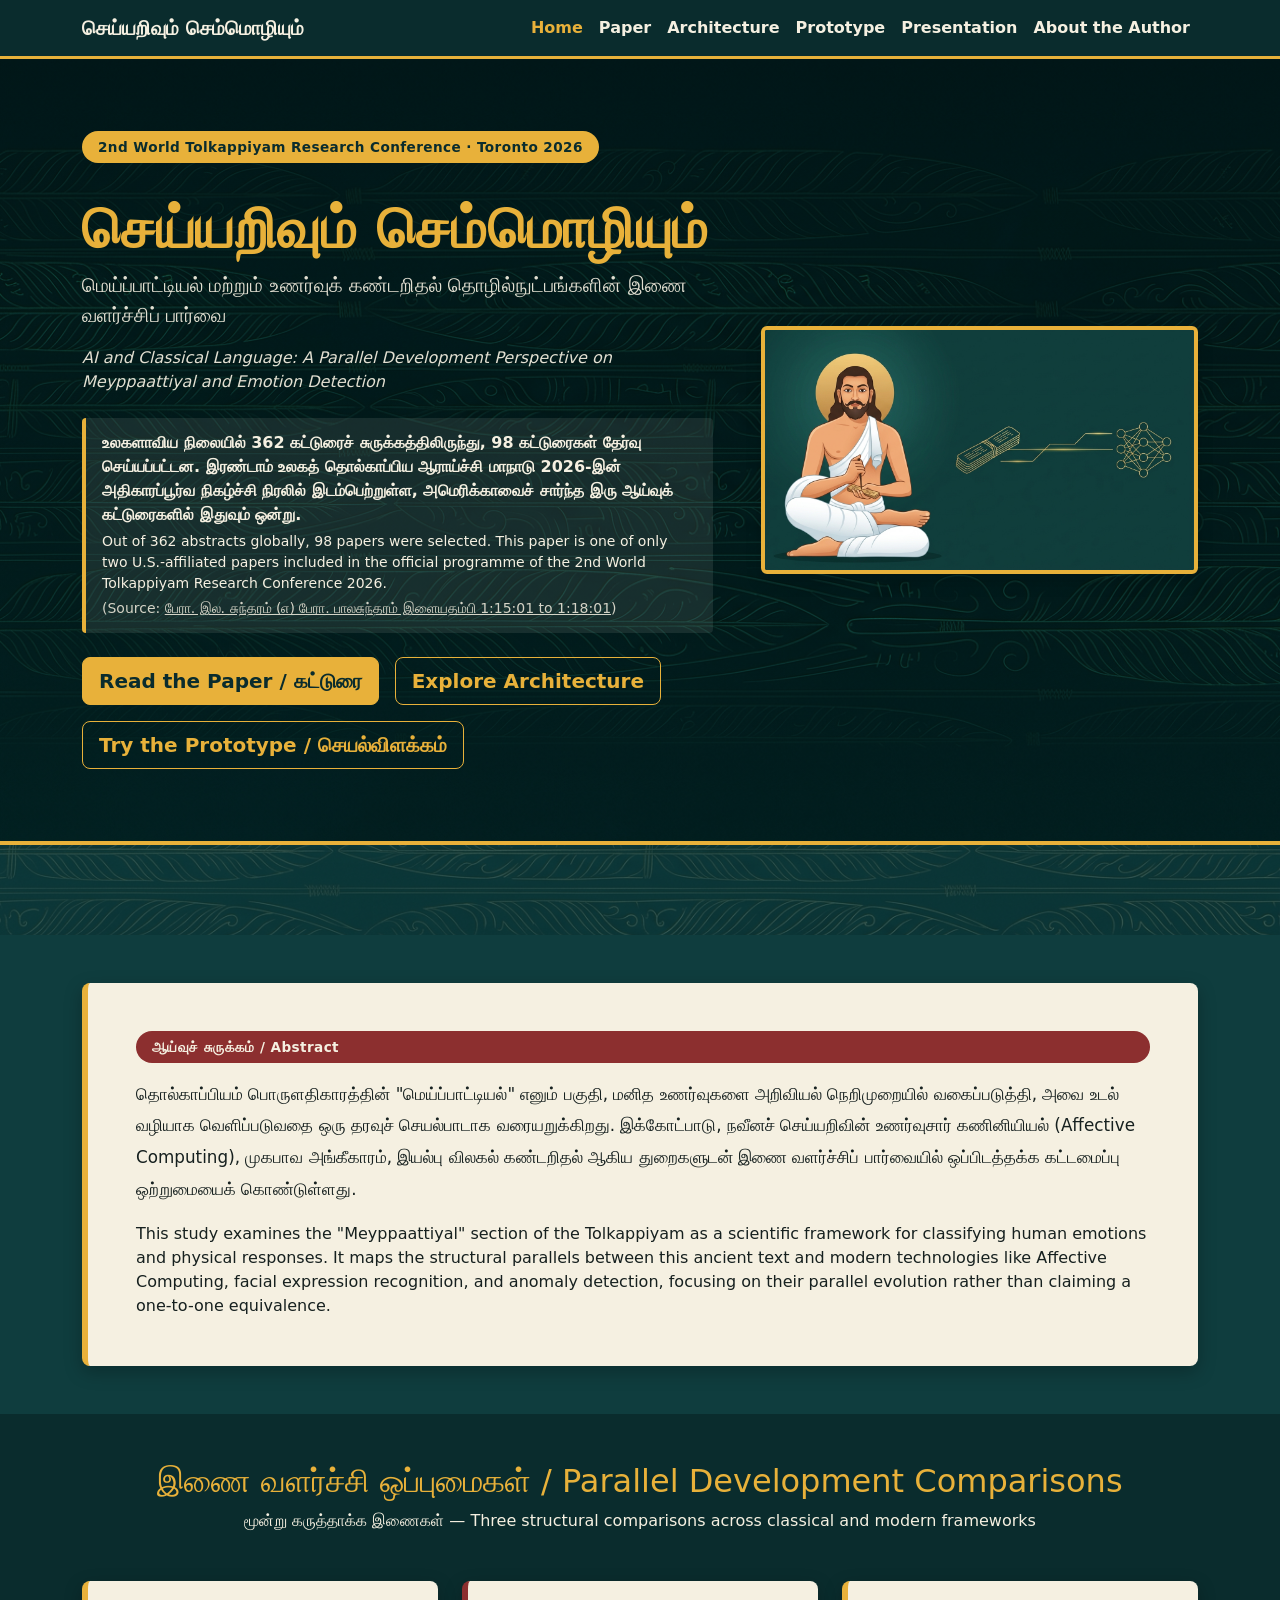
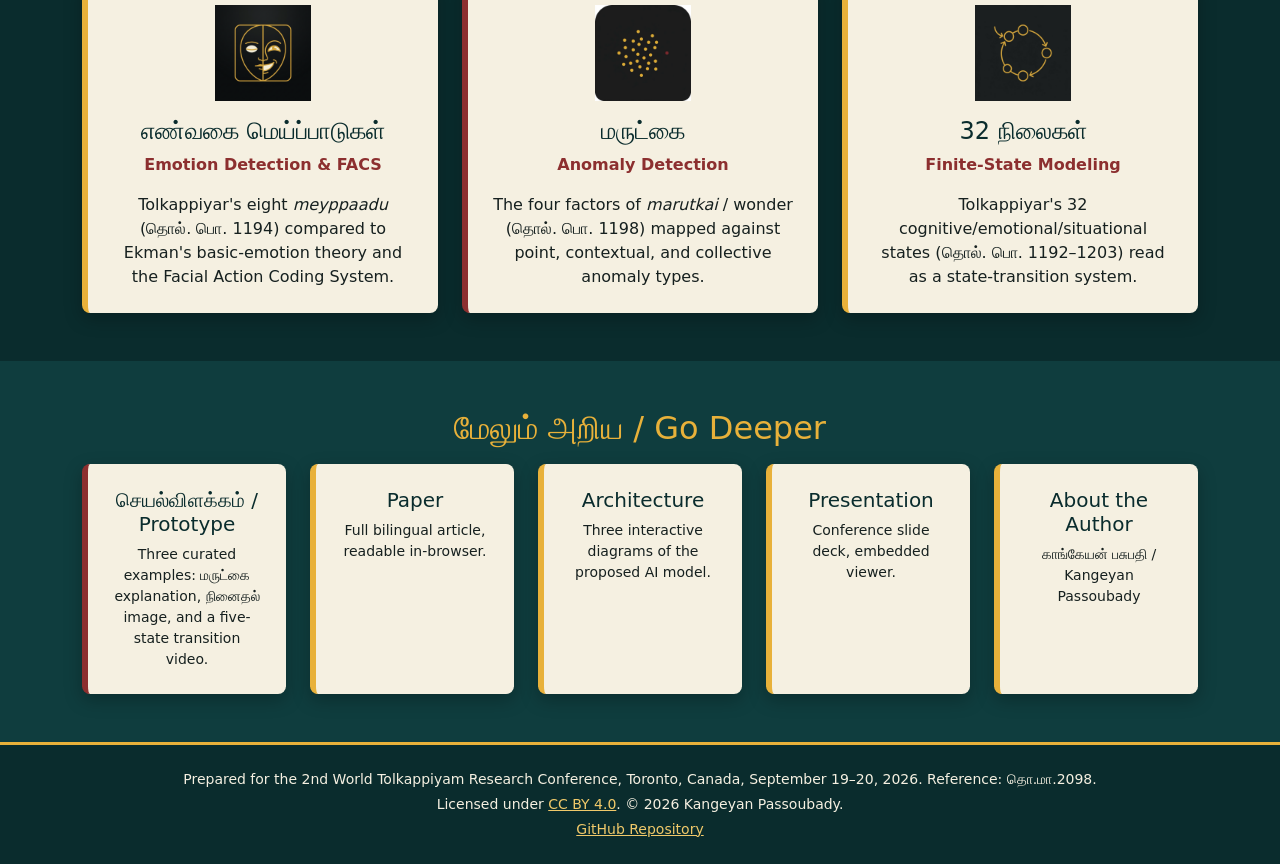
==== commit 27012263: "updated name" ====
--- a/docs/index.html
+++ b/docs/index.html
@@ -114,7 +114,7 @@
         <div class="conference-note mt-4" role="note" aria-label="Conference selection distinction">
           <p class="mb-1 fw-semibold">உலகளாவிய நிலையில் 362 கட்டுரைச் சுருக்கத்திலிருந்து, 98 கட்டுரைகள் தேர்வு செய்யப்பட்டன. இரண்டாம் உலகத் தொல்காப்பிய ஆராய்ச்சி மாநாடு 2026-இன் அதிகாரப்பூர்வ நிகழ்ச்சி நிரலில் இடம்பெற்றுள்ள, அமெரிக்காவைச் சார்ந்த இரு ஆய்வுக் கட்டுரைகளில் இதுவும் ஒன்று.</p>
           <p class="mb-1 small">Out of 362 abstracts globally, 98 papers were selected. This paper is one of only two U.S.-affiliated papers included in the official programme of the 2nd World Tolkappiyam Research Conference 2026.</p>
-          <p class="mb-0 small" style="opacity: 0.85;">(Source: <a href="https://www.youtube.com/live/DtqpzauQPgk?t=4501" target="_blank" rel="noopener" style="color: inherit;">பேரா. பாலசுந்தரம் இளையதம்பி 1:15:01 to 1:18:01</a>)</p>
+          <p class="mb-0 small" style="opacity: 0.85;">(Source: <a href="https://www.youtube.com/live/DtqpzauQPgk?t=4501" target="_blank" rel="noopener" style="color: inherit;">பேரா. இல. சுந்தரம் (எ) பேரா. பாலசுந்தரம் இளையதம்பி 1:15:01 to 1:18:01</a>)</p>
         </div>
         <div class="mt-4 d-flex gap-3 flex-wrap">
           <a href="paper.html" class="btn btn-gold btn-lg">Read the Paper / கட்டுரை</a>
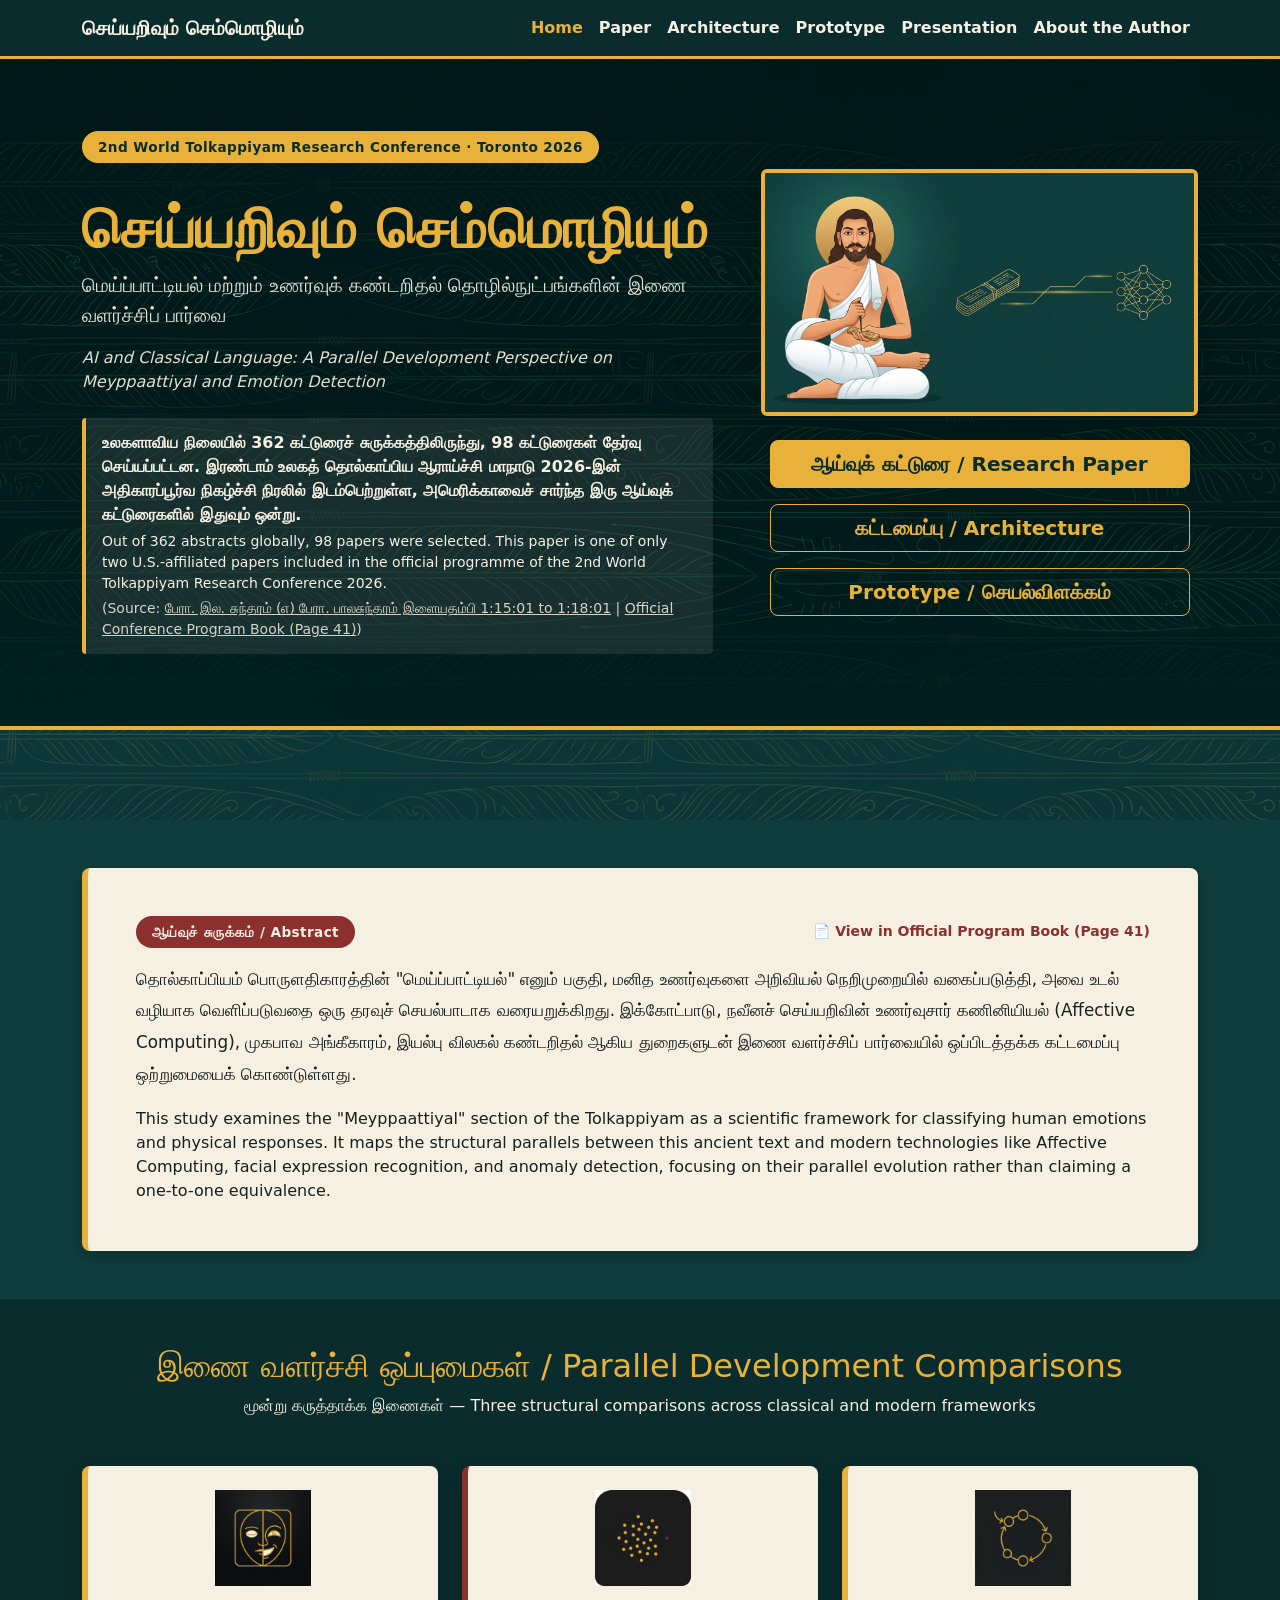
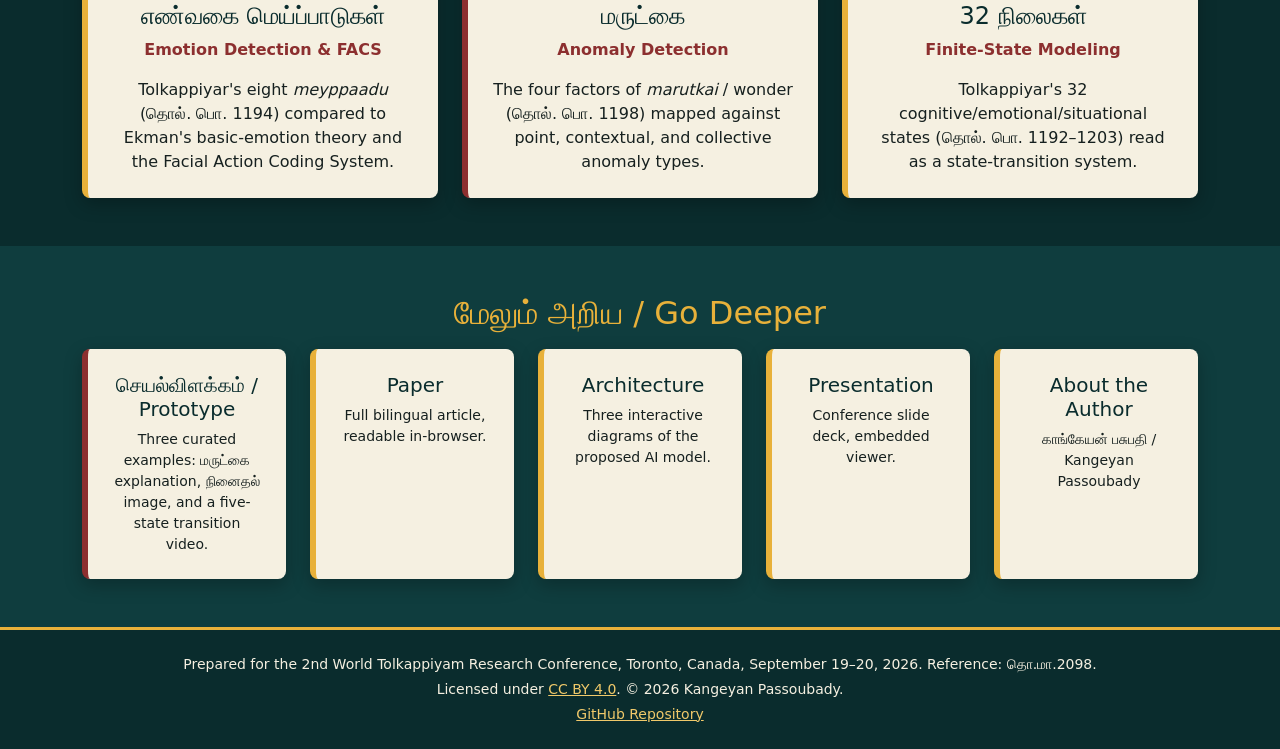
==== commit 1cec3045: "updated conference book" ====
--- a/docs/index.html
+++ b/docs/index.html
@@ -114,16 +114,16 @@
         <div class="conference-note mt-4" role="note" aria-label="Conference selection distinction">
           <p class="mb-1 fw-semibold">உலகளாவிய நிலையில் 362 கட்டுரைச் சுருக்கத்திலிருந்து, 98 கட்டுரைகள் தேர்வு செய்யப்பட்டன. இரண்டாம் உலகத் தொல்காப்பிய ஆராய்ச்சி மாநாடு 2026-இன் அதிகாரப்பூர்வ நிகழ்ச்சி நிரலில் இடம்பெற்றுள்ள, அமெரிக்காவைச் சார்ந்த இரு ஆய்வுக் கட்டுரைகளில் இதுவும் ஒன்று.</p>
           <p class="mb-1 small">Out of 362 abstracts globally, 98 papers were selected. This paper is one of only two U.S.-affiliated papers included in the official programme of the 2nd World Tolkappiyam Research Conference 2026.</p>
-          <p class="mb-0 small" style="opacity: 0.85;">(Source: <a href="https://www.youtube.com/live/DtqpzauQPgk?t=4501" target="_blank" rel="noopener" style="color: inherit;">பேரா. இல. சுந்தரம் (எ) பேரா. பாலசுந்தரம் இளையதம்பி 1:15:01 to 1:18:01</a>)</p>
-        </div>
-        <div class="mt-4 d-flex gap-3 flex-wrap">
-          <a href="paper.html" class="btn btn-gold btn-lg">Read the Paper / கட்டுரை</a>
-          <a href="architecture.html" class="btn btn-outline-gold btn-lg">Explore Architecture</a>
-          <a href="prototype.html" class="btn btn-outline-gold btn-lg">Try the Prototype / செயல்விளக்கம்</a>
+          <p class="mb-0 small" style="opacity: 0.85;">(Source: <a href="https://www.youtube.com/live/DtqpzauQPgk?t=4501" target="_blank" rel="noopener" style="color: inherit; text-decoration: underline;">பேரா. இல. சுந்தரம் (எ) பேரா. பாலசுந்தரம் இளையதம்பி 1:15:01 to 1:18:01</a> | <a href="assets/CA-Thol-Conf-Program-Schedul-Book-Sep-19-20-2026.pdf#page=41" target="_blank" rel="noopener" style="color: inherit; text-decoration: underline;">Official Conference Program Book (Page 41)</a>)</p>
         </div>
       </div>
       <div class="col-lg-5 text-center">
         <img src="assets/img/hero-tholkappier.jpg" class="img-fluid rounded shadow" alt="Tamil grammarian sage illustration bridging classical manuscript and modern AI" style="border:4px solid var(--gold);">
+        <div class="mt-4 d-flex flex-column gap-3 mx-auto" style="max-width: 420px;">
+          <a href="paper.html" class="btn btn-gold btn-lg w-100">ஆய்வுக் கட்டுரை / Research Paper</a>
+          <a href="architecture.html" class="btn btn-outline-gold btn-lg w-100">கட்டமைப்பு / Architecture</a>
+          <a href="prototype.html" class="btn btn-outline-gold btn-lg w-100">Prototype / செயல்விளக்கம்</a>
+        </div>
       </div>
     </div>
   </div>
@@ -134,7 +134,10 @@
 <section class="py-5" style="background-color:var(--pine);">
   <div class="container">
     <div class="card card-accent p-4 p-lg-5">
-      <span class="pill-badge maroon mb-3">ஆய்வுச் சுருக்கம் / Abstract</span>
+      <div class="d-flex justify-content-between align-items-center mb-3 flex-wrap gap-2">
+        <span class="pill-badge maroon">ஆய்வுச் சுருக்கம் / Abstract</span>
+        <a href="assets/CA-Thol-Conf-Program-Schedul-Book-Sep-19-20-2026.pdf#page=41" target="_blank" rel="noopener" class="small fw-semibold text-decoration-none" style="color: var(--maroon);">📄 View in Official Program Book (Page 41)</a>
+      </div>
       <p class="tamil-block">தொல்காப்பியம் பொருளதிகாரத்தின் "மெய்ப்பாட்டியல்" எனும் பகுதி, மனித உணர்வுகளை அறிவியல் நெறிமுறையில் வகைப்படுத்தி, அவை உடல் வழியாக வெளிப்படுவதை ஒரு தரவுச் செயல்பாடாக வரையறுக்கிறது. இக்கோட்பாடு, நவீனச் செய்யறிவின் உணர்வுசார் கணினியியல் (Affective Computing), முகபாவ அங்கீகாரம், இயல்பு விலகல் கண்டறிதல் ஆகிய துறைகளுடன் இணை வளர்ச்சிப் பார்வையில் ஒப்பிடத்தக்க கட்டமைப்பு ஒற்றுமையைக் கொண்டுள்ளது.</p>
       <p class="mb-0">This study examines the "Meyppaattiyal" section of the Tolkappiyam as a scientific framework for classifying human emotions and physical responses. It maps the structural parallels between this ancient text and modern technologies like Affective Computing, facial expression recognition, and anomaly detection, focusing on their parallel evolution rather than claiming a one-to-one equivalence.</p>
     </div>
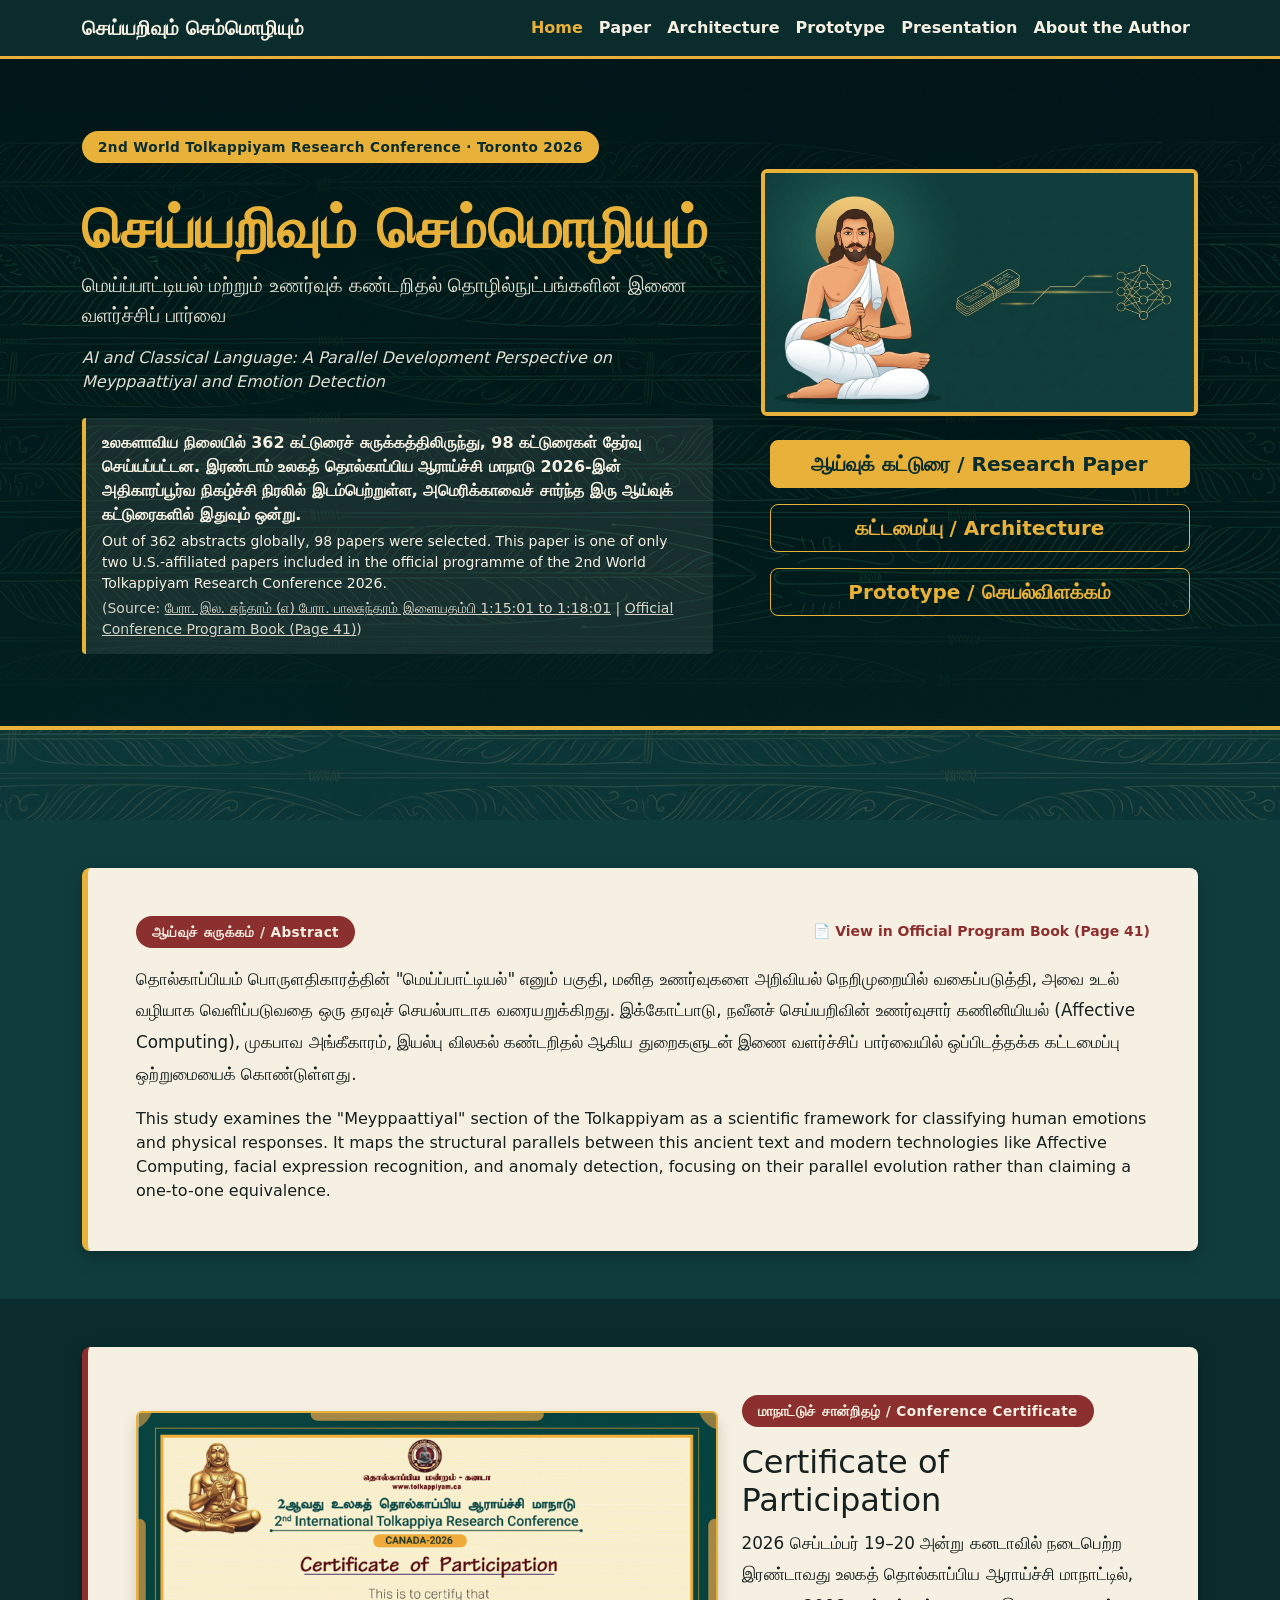
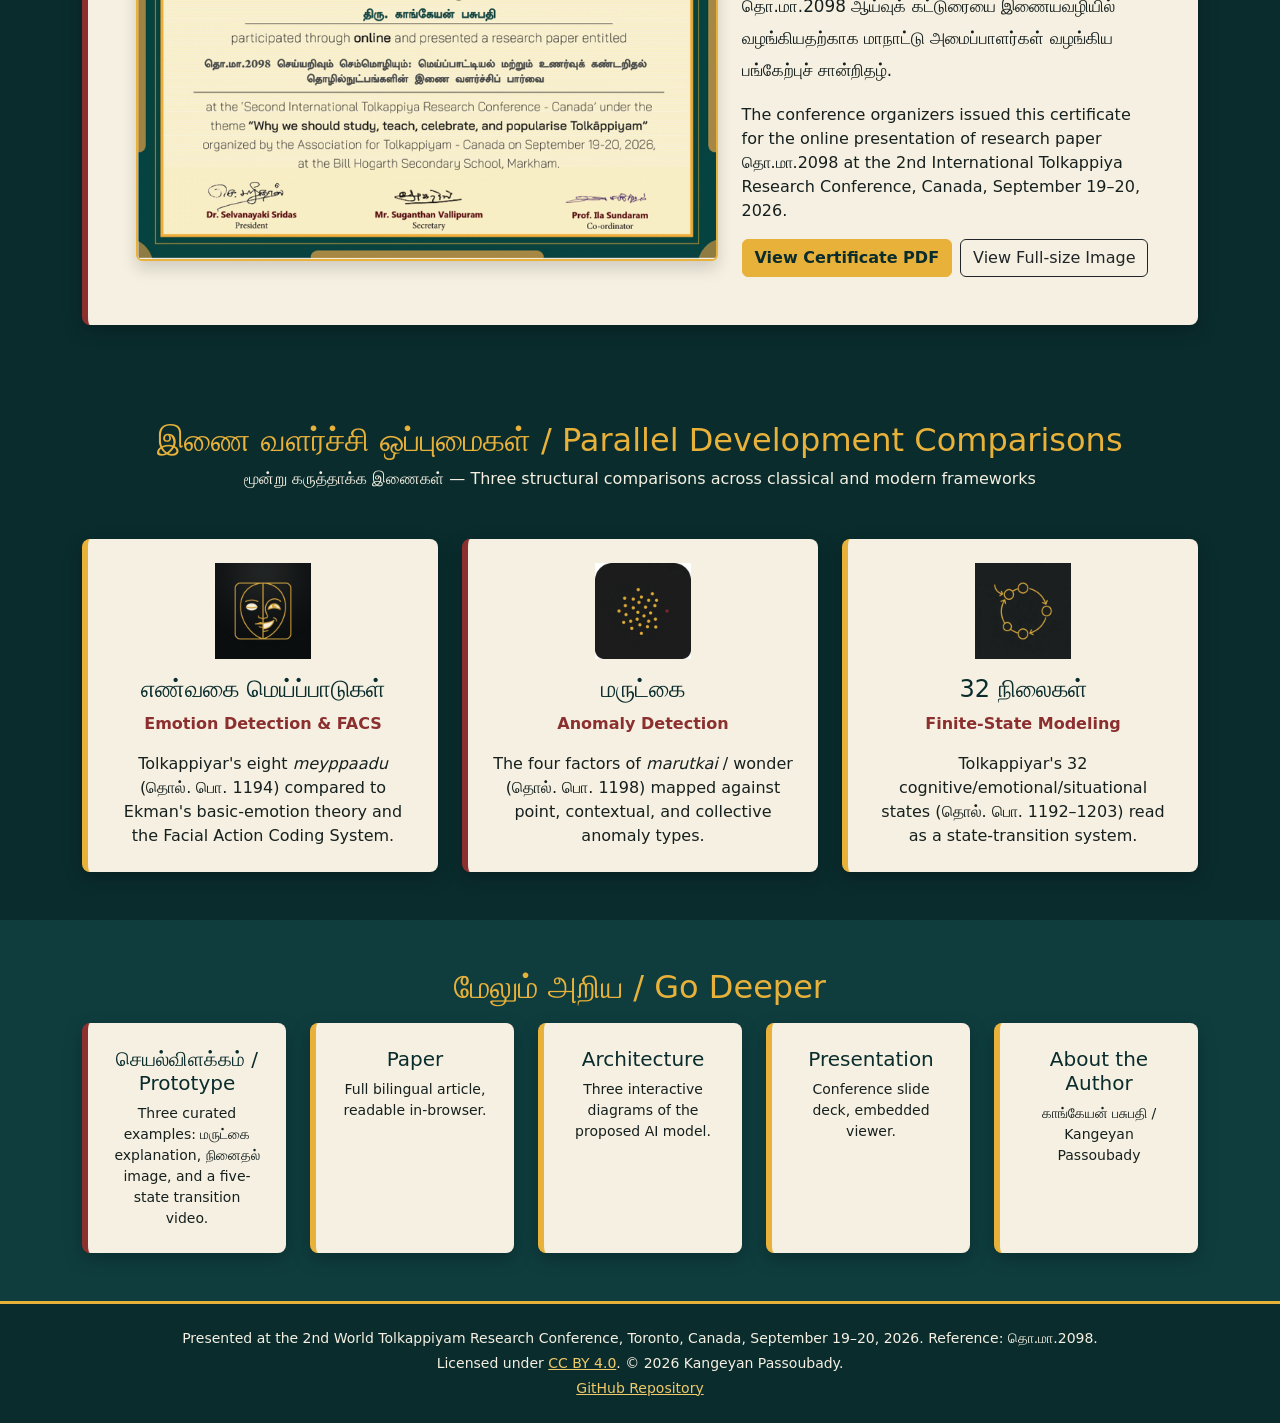
==== commit 05375a82: "2098: publish conference participation certificate - Record the completed conference presentation an" ====
--- a/docs/index.html
+++ b/docs/index.html
@@ -59,7 +59,7 @@
         "@id": "https://kpassoubady.github.io/tholkappium-meyppaattiyal/#person"
       },
       "datePublished": "2026-09-19",
-      "dateModified": "2026-09-23",
+      "dateModified": "2026-10-02",
       "description": "This study examines the Meyppaattiyal section of the Tolkappiyam as a scientific framework for classifying human emotions and physical responses, comparing it with modern Affective Computing.",
       "image": "https://kpassoubady.github.io/tholkappium-meyppaattiyal/assets/img/hero-og.jpg",
       "inLanguage": ["ta", "en"],
@@ -144,6 +144,30 @@
   </div>
 </section>
 
+<section class="py-5 section-dark" aria-labelledby="certificate-heading">
+  <div class="container">
+    <div class="card card-accent maroon-accent p-4 p-lg-5">
+      <div class="row align-items-center g-4">
+        <div class="col-lg-7">
+          <a href="assets/conference-participation-certificate.png" target="_blank" rel="noopener">
+            <img src="assets/conference-participation-certificate.png" class="img-fluid rounded shadow" alt="Certificate of Participation awarded to Kangeyan Passoubady for presenting paper தொ.மா.2098 at the 2nd International Tolkappiya Research Conference, Canada 2026" loading="lazy" style="border:2px solid var(--gold);">
+          </a>
+        </div>
+        <div class="col-lg-5">
+          <span class="pill-badge maroon mb-3">மாநாட்டுச் சான்றிதழ் / Conference Certificate</span>
+          <h2 id="certificate-heading">Certificate of Participation</h2>
+          <p class="tamil-block">2026 செப்டம்பர் 19–20 அன்று கனடாவில் நடைபெற்ற இரண்டாவது உலகத் தொல்காப்பிய ஆராய்ச்சி மாநாட்டில், தொ.மா.2098 ஆய்வுக் கட்டுரையை இணையவழியில் வழங்கியதற்காக மாநாட்டு அமைப்பாளர்கள் வழங்கிய பங்கேற்புச் சான்றிதழ்.</p>
+          <p>The conference organizers issued this certificate for the online presentation of research paper தொ.மா.2098 at the 2nd International Tolkappiya Research Conference, Canada, September 19–20, 2026.</p>
+          <div class="d-flex flex-wrap gap-2">
+            <a href="assets/conference-participation-certificate.pdf" target="_blank" rel="noopener" class="btn btn-gold">View Certificate PDF</a>
+            <a href="assets/conference-participation-certificate.png" target="_blank" rel="noopener" class="btn btn-outline-dark">View Full-size Image</a>
+          </div>
+        </div>
+      </div>
+    </div>
+  </div>
+</section>
+
 <section class="py-5 section-dark">
   <div class="container">
     <h2 class="text-center mb-2" style="color:var(--gold)">இணை வளர்ச்சி ஒப்புமைகள் / Parallel Development Comparisons</h2>
@@ -231,7 +255,7 @@
 
 <footer class="site-footer py-4">
   <div class="container text-center small">
-    <p class="mb-1">Prepared for the 2nd World Tolkappiyam Research Conference, Toronto, Canada, September 19–20, 2026. Reference: தொ.மா.2098.</p>
+    <p class="mb-1">Presented at the 2nd World Tolkappiyam Research Conference, Toronto, Canada, September 19–20, 2026. Reference: தொ.மா.2098.</p>
     <p class="mb-1">Licensed under <a href="https://creativecommons.org/licenses/by/4.0/" target="_blank" rel="noopener">CC BY 4.0</a>. © 2026 Kangeyan Passoubady.</p>
     <p class="mb-0"><a href="https://github.com/kpassoubady/tholkappium-meyppaattiyal" target="_blank" rel="noopener">GitHub Repository</a></p>
   </div>
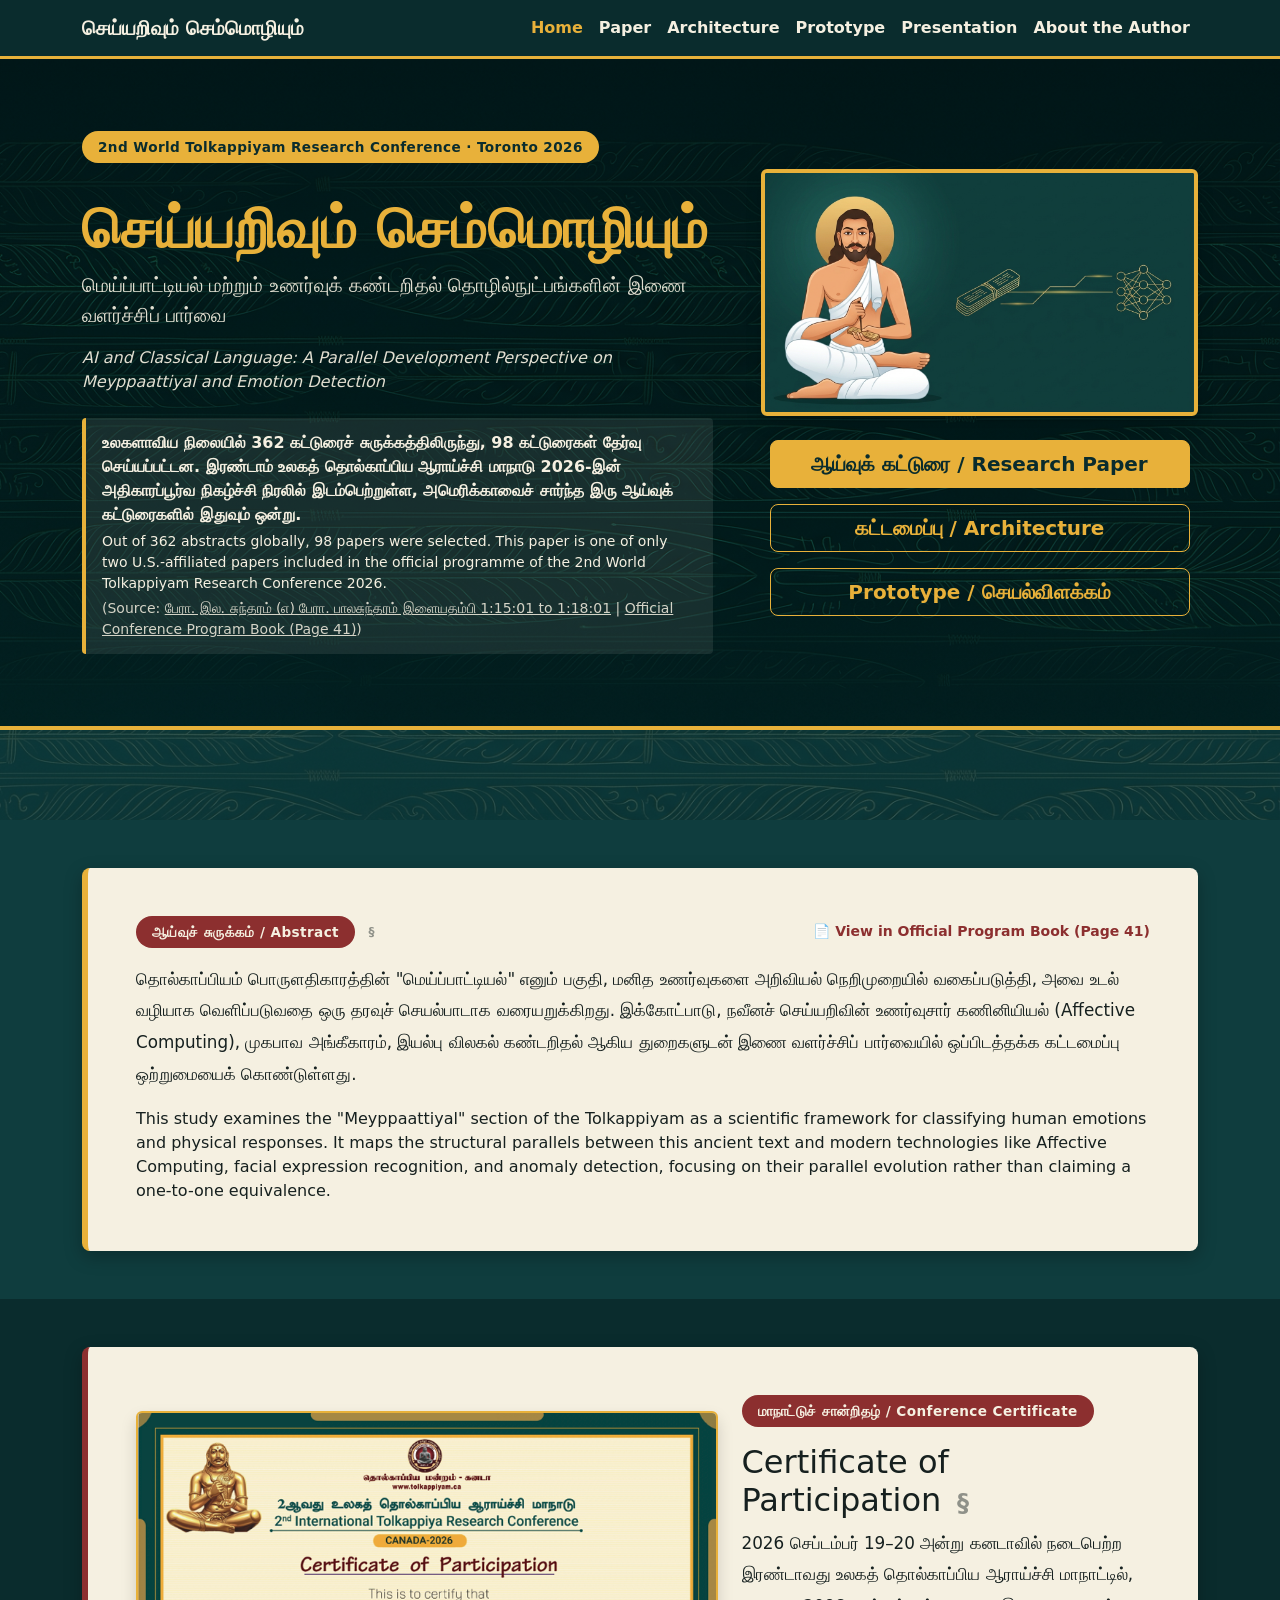
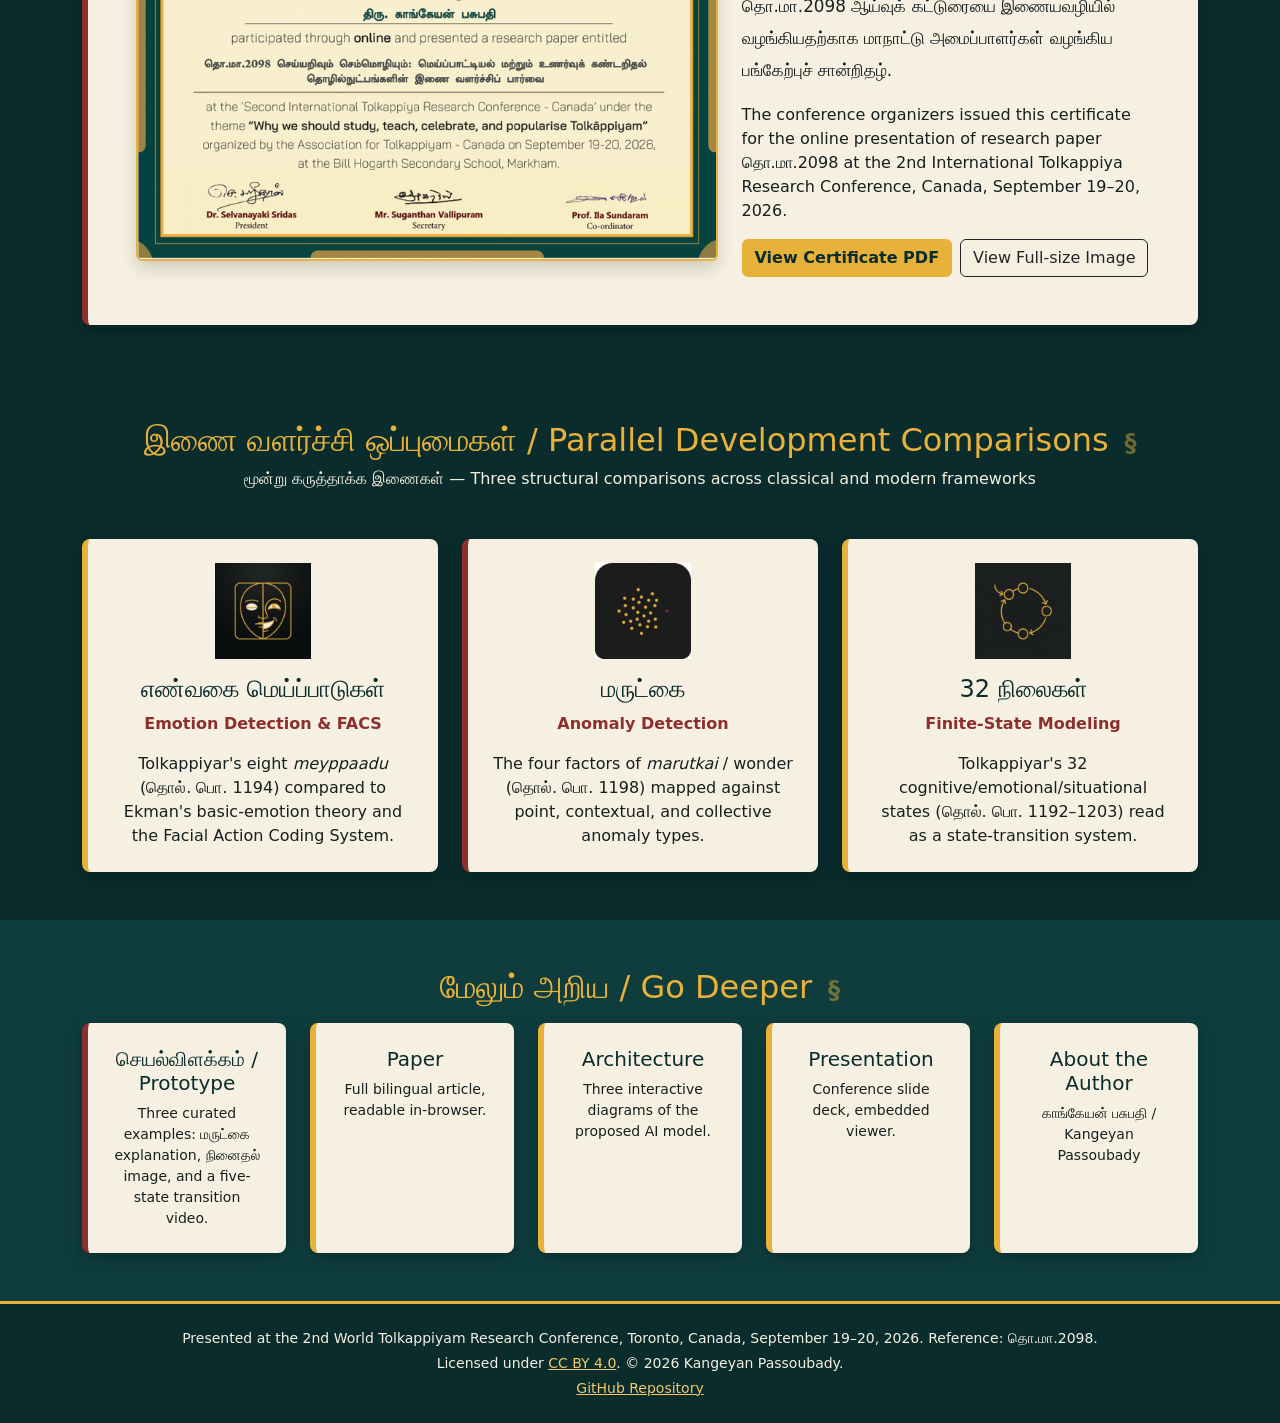
==== commit 4f29e9e5: "added certificate" ====
--- a/docs/index.html
+++ b/docs/index.html
@@ -103,7 +103,7 @@
   </div>
 </nav>
 
-<header class="hero py-5">
+<header class="hero py-5" id="home">
   <div class="container py-4">
     <div class="row align-items-center g-5">
       <div class="col-lg-7">
@@ -131,11 +131,14 @@
 
 <div class="section-divider"></div>
 
-<section class="py-5" style="background-color:var(--pine);">
+<section class="py-5" id="abstract" style="background-color:var(--pine);">
   <div class="container">
     <div class="card card-accent p-4 p-lg-5">
       <div class="d-flex justify-content-between align-items-center mb-3 flex-wrap gap-2">
-        <span class="pill-badge maroon">ஆய்வுச் சுருக்கம் / Abstract</span>
+        <span class="d-inline-flex align-items-center gap-2">
+          <span class="pill-badge maroon">ஆய்வுச் சுருக்கம் / Abstract</span>
+          <a class="anchor-link" href="#abstract" aria-label="Direct link to abstract section">§</a>
+        </span>
         <a href="assets/CA-Thol-Conf-Program-Schedul-Book-Sep-19-20-2026.pdf#page=41" target="_blank" rel="noopener" class="small fw-semibold text-decoration-none" style="color: var(--maroon);">📄 View in Official Program Book (Page 41)</a>
       </div>
       <p class="tamil-block">தொல்காப்பியம் பொருளதிகாரத்தின் "மெய்ப்பாட்டியல்" எனும் பகுதி, மனித உணர்வுகளை அறிவியல் நெறிமுறையில் வகைப்படுத்தி, அவை உடல் வழியாக வெளிப்படுவதை ஒரு தரவுச் செயல்பாடாக வரையறுக்கிறது. இக்கோட்பாடு, நவீனச் செய்யறிவின் உணர்வுசார் கணினியியல் (Affective Computing), முகபாவ அங்கீகாரம், இயல்பு விலகல் கண்டறிதல் ஆகிய துறைகளுடன் இணை வளர்ச்சிப் பார்வையில் ஒப்பிடத்தக்க கட்டமைப்பு ஒற்றுமையைக் கொண்டுள்ளது.</p>
@@ -144,7 +147,7 @@
   </div>
 </section>
 
-<section class="py-5 section-dark" aria-labelledby="certificate-heading">
+<section class="py-5 section-dark" id="certificate" aria-labelledby="certificate-heading">
   <div class="container">
     <div class="card card-accent maroon-accent p-4 p-lg-5">
       <div class="row align-items-center g-4">
@@ -155,7 +158,7 @@
         </div>
         <div class="col-lg-5">
           <span class="pill-badge maroon mb-3">மாநாட்டுச் சான்றிதழ் / Conference Certificate</span>
-          <h2 id="certificate-heading">Certificate of Participation</h2>
+          <h2 id="certificate-heading">Certificate of Participation <a class="anchor-link" href="#certificate" aria-label="Direct link to certificate section">§</a></h2>
           <p class="tamil-block">2026 செப்டம்பர் 19–20 அன்று கனடாவில் நடைபெற்ற இரண்டாவது உலகத் தொல்காப்பிய ஆராய்ச்சி மாநாட்டில், தொ.மா.2098 ஆய்வுக் கட்டுரையை இணையவழியில் வழங்கியதற்காக மாநாட்டு அமைப்பாளர்கள் வழங்கிய பங்கேற்புச் சான்றிதழ்.</p>
           <p>The conference organizers issued this certificate for the online presentation of research paper தொ.மா.2098 at the 2nd International Tolkappiya Research Conference, Canada, September 19–20, 2026.</p>
           <div class="d-flex flex-wrap gap-2">
@@ -168,9 +171,9 @@
   </div>
 </section>
 
-<section class="py-5 section-dark">
-  <div class="container">
-    <h2 class="text-center mb-2" style="color:var(--gold)">இணை வளர்ச்சி ஒப்புமைகள் / Parallel Development Comparisons</h2>
+<section class="py-5 section-dark" id="comparisons">
+  <div class="container">
+    <h2 class="text-center mb-2" style="color:var(--gold)">இணை வளர்ச்சி ஒப்புமைகள் / Parallel Development Comparisons <a class="anchor-link" href="#comparisons" aria-label="Direct link to comparisons section">§</a></h2>
     <p class="text-center subtitle mb-5">மூன்று கருத்தாக்க இணைகள் — Three structural comparisons across classical and modern frameworks</p>
     <div class="row g-4">
 
@@ -205,9 +208,9 @@
   </div>
 </section>
 
-<section class="py-5" style="background-color:var(--pine);">
+<section class="py-5" id="explore" style="background-color:var(--pine);">
   <div class="container text-center">
-    <h2 class="mb-3" style="color:var(--gold);">மேலும் அறிய / Go Deeper</h2>
+    <h2 class="mb-3" style="color:var(--gold);">மேலும் அறிய / Go Deeper <a class="anchor-link" href="#explore" aria-label="Direct link to explore section">§</a></h2>
     <div class="row g-4 justify-content-center">
       <div class="col-md-6 col-lg">
         <a href="prototype.html" class="text-decoration-none">
--- a/docs/assets/css/theme.css
+++ b/docs/assets/css/theme.css
@@ -108,6 +108,26 @@
 
 .section-dark {
   background-color: var(--pine-deep);
+}
+
+section[id],
+header[id] {
+  scroll-margin-top: 5rem;
+}
+
+.anchor-link {
+  font-size: 0.75em;
+  font-weight: 600;
+  text-decoration: none;
+  margin-left: 0.35rem;
+  color: inherit;
+  opacity: 0.45;
+  transition: opacity 0.15s ease;
+}
+.anchor-link:hover,
+.anchor-link:focus-visible {
+  color: inherit;
+  opacity: 1;
 }
 
 .btn-gold {
